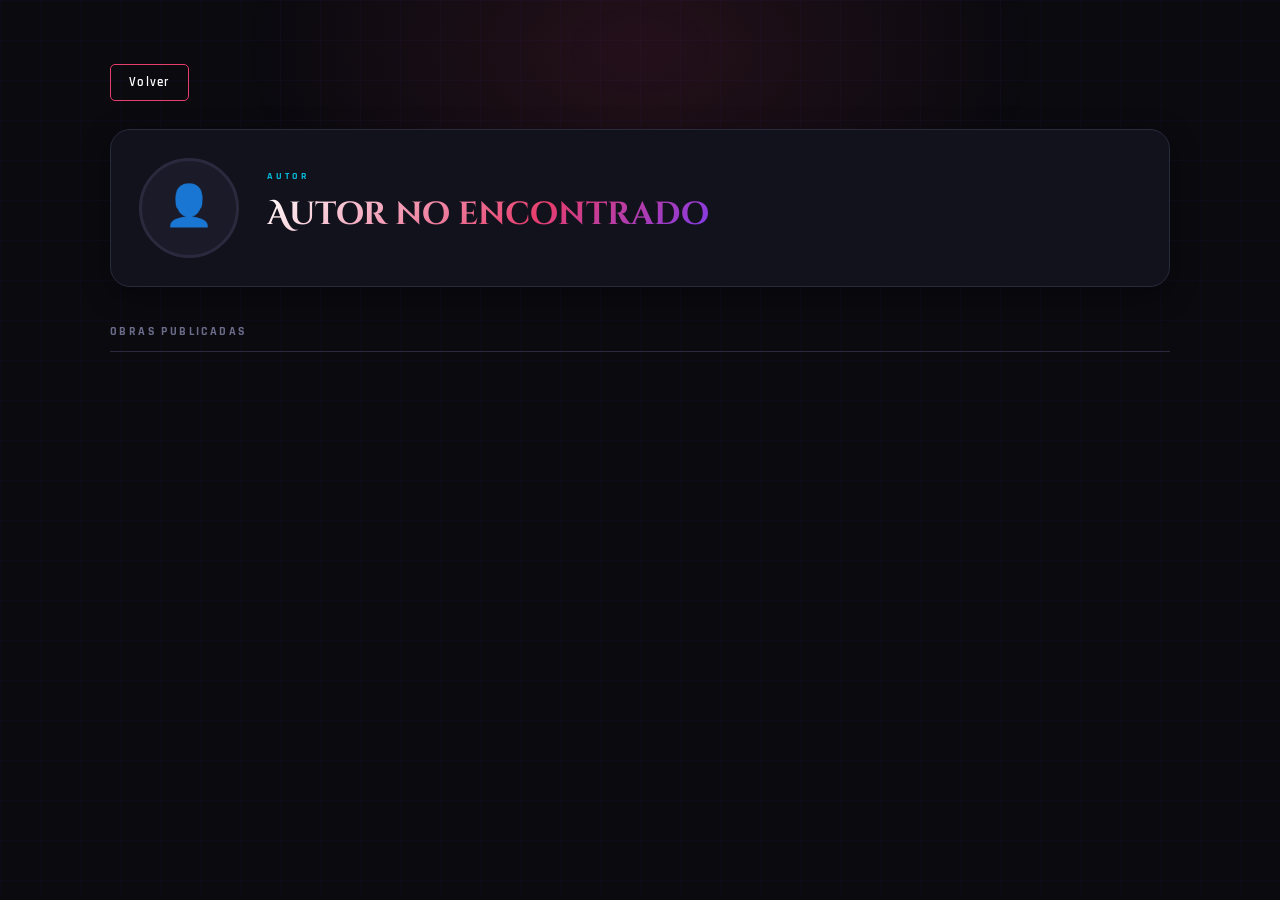
==== edit_autor.html @ 08d00d51 "Crear edit_autor.html" ====
<!DOCTYPE html>
<html lang="es">
<head>
  <meta charset="UTF-8">
  <meta name="viewport" content="width=device-width, initial-scale=1.0">
  <title>Perfil de Autor | Kotatsu</title>
  <link href="https://fonts.googleapis.com/css2?family=Cinzel+Decorative:wght@700&family=Rajdhani:wght@400;600;700&display=swap" rel="stylesheet">
  <link rel="stylesheet" href="https://cdnjs.cloudflare.com/ajax/libs/font-awesome/6.0.0/css/all.min.css">
  <link rel="stylesheet" href="buscador.css">
  <style>
    .nav-btn{display:inline-block;text-decoration:none;background:transparent;padding:8px 18px;border-radius:5px;color:#fff;font-family:var(--font-body);font-size:0.8rem;font-weight:600;letter-spacing:0.1em;border:1px solid var(--accent);cursor:pointer;transition:all 0.3s;}
    .nav-btn:hover{background:var(--accent);box-shadow:0 0 15px var(--accent);}

    .author-hero{display:flex;align-items:center;gap:28px;background:var(--surface);border:1px solid var(--border);border-radius:20px;padding:28px;margin-bottom:36px;flex-wrap:wrap;box-shadow:0 8px 30px rgba(0,0,0,0.3);}
    .author-avatar{width:100px;height:100px;border-radius:50%;object-fit:cover;border:3px solid var(--accent);flex-shrink:0;background:var(--surface2);}
    .author-avatar-ph{width:100px;height:100px;border-radius:50%;flex-shrink:0;background:var(--surface2);border:3px solid var(--border);display:flex;align-items:center;justify-content:center;font-size:2.5rem;}
    .author-info .role{color:var(--accent3);font-size:0.65rem;letter-spacing:3px;font-weight:700;text-transform:uppercase;margin-bottom:6px;}
    .author-info h1{font-family:var(--font-display);font-size:clamp(1.3rem,3vw,2rem);background:linear-gradient(135deg,#fff,var(--accent) 60%,var(--accent2));-webkit-background-clip:text;-webkit-text-fill-color:transparent;background-clip:text;margin-bottom:8px;}
    .author-info .stats{color:var(--text-muted);font-size:0.85rem;}

    .section-label{font-size:0.75rem;font-weight:700;letter-spacing:0.2em;text-transform:uppercase;color:var(--text-muted);margin-bottom:20px;display:block;border-bottom:1px solid var(--border);padding-bottom:10px;}

    .obras-grid{display:grid;grid-template-columns:repeat(auto-fill,minmax(180px,1fr));gap:18px;}
    .empty{text-align:center;padding:60px 20px;color:var(--text-muted);}
    .empty-icon{font-size:3rem;display:block;margin-bottom:12px;opacity:0.4;}

    /* Panel de edición del autor (solo visible desde owner) */
    .owner-panel{background:var(--surface);border:1px solid rgba(230,62,109,0.35);border-radius:16px;padding:20px;margin-bottom:28px;}
    .owner-panel h3{font-family:'Cinzel Decorative';color:var(--accent);font-size:0.85rem;margin:0 0 16px;}
    .owner-section{margin-bottom:18px;}
    .owner-section label{display:block;font-size:0.65rem;color:var(--text-muted);font-weight:700;letter-spacing:2px;text-transform:uppercase;margin-bottom:6px;}
    .owner-row{display:flex;gap:8px;flex-wrap:wrap;}
    .owner-row input,.owner-row select{flex:1;min-width:0;background:#0a0a0f;border:1px solid var(--border);padding:9px 12px;border-radius:9px;color:#fff;font-family:'Rajdhani';font-size:0.88rem;outline:none;transition:0.2s;box-sizing:border-box;}
    .owner-row input:focus,.owner-row select:focus{border-color:var(--accent);}
    .owner-row select option{background:#1a1a28;}
    .owner-row .btn-o{background:var(--accent);color:#fff;border:none;padding:9px 16px;border-radius:9px;font-weight:700;font-family:'Rajdhani';cursor:pointer;font-size:0.82rem;white-space:nowrap;transition:0.2s;}
    .owner-row .btn-o:hover{filter:brightness(1.1);}
    .owner-row .btn-o.secondary{background:var(--surface2);color:var(--text-muted);border:1px solid var(--border);}
    .owner-row .btn-o.secondary:hover{border-color:var(--accent3);color:var(--accent3);}
    .owner-row .btn-o.danger{background:transparent;color:#ff4444;border:1px solid #ff4444;}
    .owner-row .btn-o.danger:hover{background:#ff4444;color:#fff;}
    .owner-feedback{font-size:0.78rem;margin-top:6px;min-height:1em;}
    .owner-feedback.ok {color:#4CAF50;}
    .owner-feedback.err{color:var(--accent);}

    /* Lista de capítulos editable */
    .caps-edit-list{display:flex;flex-direction:column;gap:7px;margin-top:6px;}
    .cap-edit-row{display:flex;gap:6px;align-items:center;}
    .cap-edit-row .cap-num{font-size:0.7rem;color:var(--text-muted);min-width:28px;font-weight:700;}
    .cap-edit-row input{flex:1;min-width:0;background:#0a0a0f;border:1px solid var(--border);padding:7px 10px;border-radius:8px;color:#fff;font-family:'Rajdhani';font-size:0.82rem;outline:none;transition:0.2s;box-sizing:border-box;}
    .cap-edit-row input:focus{border-color:var(--accent);}
    .cap-edit-row .btn-del{background:none;border:1px solid #ff4444;color:#ff4444;border-radius:6px;padding:4px 7px;cursor:pointer;font-size:0.7rem;transition:0.2s;flex-shrink:0;}
    .cap-edit-row .btn-del:hover{background:#ff4444;color:#fff;}
    .btn-add-cap{background:none;border:1px dashed var(--border);color:var(--text-muted);border-radius:8px;padding:7px;width:100%;cursor:pointer;font-family:'Rajdhani';font-size:0.78rem;transition:0.2s;margin-top:4px;}
    .btn-add-cap:hover{border-color:var(--accent3);color:var(--accent3);}

    /* Obra seleccionada para editar */
    .obra-select-row{display:flex;gap:8px;margin-bottom:12px;flex-wrap:wrap;}
    .obra-select-row select{flex:1;min-width:0;background:#0a0a0f;border:1px solid var(--border);padding:9px 12px;border-radius:9px;color:#fff;font-family:'Rajdhani';font-size:0.88rem;outline:none;transition:0.2s;}
    .obra-select-row select:focus{border-color:var(--accent);}
    .obra-select-row select option{background:#1a1a28;}
    .obra-edit-panel{display:none;margin-top:12px;}
    .obra-edit-panel.visible{display:block;}
  </style>
</head>
<body>
  <div class="bg-grid"></div>
  <div class="bg-glow"></div>

  <div class="wrapper">
    <nav style="padding:16px 0 28px;display:flex;justify-content:space-between;align-items:center;gap:10px;flex-wrap:wrap;">
      <a id="btnVolver" href="index.html" class="nav-btn">Volver</a>
      <!-- Se añade el botón de volver al panel del owner si viene desde allá -->
    </nav>

    <!-- Hero del autor -->
    <div class="author-hero" id="authorHero">
      <div class="author-avatar-ph">👤</div>
      <div class="author-info">
        <p class="role">Autor</p>
        <h1 id="authorName">Cargando...</h1>
        <p class="stats" id="authorStats"></p>
      </div>
    </div>

    <!-- Panel de edición del owner (oculto por defecto) -->
    <div class="owner-panel" id="ownerPanel" style="display:none;">
      <h3>Edición del Dueño</h3>

      <!-- Cambiar foto del autor -->
      <div class="owner-section">
        <label>Foto del Autor</label>
        <div class="owner-row">
          <input type="text" id="ownerFotoInput" placeholder="Link Google Drive de la foto...">
          <button class="btn-o" onclick="ownerCambiarFoto()">Actualizar Foto</button>
        </div>
        <p class="owner-feedback" id="fbFoto"></p>
      </div>

      <!-- Suspender / Activar autor -->
      <div class="owner-section">
        <label>Estado del Autor</label>
        <div class="owner-row">
          <input type="text" id="ownerMotivoEstado" placeholder="Motivo de la acción...">
          <button class="btn-o danger" id="btnSuspender" onclick="ownerCambiarEstado('suspender')">Suspender</button>
          <button class="btn-o secondary" id="btnActivar" onclick="ownerCambiarEstado('activar')" style="display:none;">Activar</button>
        </div>
        <p class="owner-feedback" id="fbEstado"></p>
      </div>

      <!-- Editar obras del autor -->
      <div class="owner-section">
        <label>Editar Obras del Autor</label>
        <div class="obra-select-row">
          <select id="obraSelect" onchange="cargarObraEditar()">
            <option value="">— Selecciona una obra —</option>
          </select>
        </div>
        <div class="obra-edit-panel" id="obraEditPanel">
          <!-- Metadatos -->
          <div style="display:flex;flex-direction:column;gap:10px;margin-bottom:12px;">
            <div class="owner-row">
              <input type="text" id="oeTitulo" placeholder="Título">
              <input type="text" id="oeCover" placeholder="Portada (link Drive o ID)">
            </div>
            <div class="owner-row">
              <select id="oeAprobacion">
                <option value="aprobado">Aprobado</option>
                <option value="pendiente">Pendiente</option>
                <option value="suspension">Suspendido</option>
                <option value="revision">En revisión</option>
              </select>
              <select id="oeEstadoObra">
                <option value="en emisión">En emisión</option>
                <option value="completado">Completado</option>
                <option value="en pausa">En pausa</option>
              </select>
            </div>
            <textarea id="oeSinopsis" placeholder="Sinopsis..." style="background:#0a0a0f;border:1px solid var(--border);border-radius:9px;padding:10px;color:#fff;font-family:'Rajdhani';font-size:0.88rem;outline:none;resize:vertical;min-height:70px;box-sizing:border-box;width:100%;transition:0.2s;" onfocus="this.style.borderColor='var(--accent)'" onblur="this.style.borderColor='var(--border)'"></textarea>
          </div>

          <!-- Capítulos -->
          <label style="display:block;font-size:0.65rem;color:var(--text-muted);font-weight:700;letter-spacing:2px;text-transform:uppercase;margin-bottom:8px;">Capítulos</label>
          <div class="caps-edit-list" id="capsEditList"></div>
          <button class="btn-add-cap" onclick="agregarCapEditar()">+ Agregar capítulo</button>

          <div class="owner-row" style="margin-top:14px;">
            <button class="btn-o" onclick="guardarObraEditar()">Guardar Cambios</button>
            <button class="btn-o danger" onclick="confirmarEliminarObra()">Eliminar Obra</button>
          </div>
          <p class="owner-feedback" id="fbObra"></p>
        </div>
      </div>
    </div>

    <!-- Obras publicadas -->
    <span class="section-label" id="sectionLabel">Obras publicadas</span>
    <div class="obras-grid" id="obrasGrid"></div>
  </div>

  <!-- Modal de obra (público) -->
  <div id="modal" class="modal-backdrop" role="dialog" aria-modal="true">
    <div class="modal-box">
      <button class="modal-close" id="modalClose">✕</button>
      <div class="modal-cover" id="modalCover"></div>
      <div class="modal-content">
        <div class="modal-badge" id="modalBadge">Escrito Original</div>
        <h2 class="modal-title" id="modalTitle"></h2>
        <div class="modal-tags" id="modalTags"></div>
        <p class="modal-sinopsis" id="modalSinopsis"></p>
        <div class="modal-footer">
          <span class="modal-seasons" id="modalSeasons"></span>
          <div class="modal-btns" id="modalBtns"></div>
        </div>
      </div>
    </div>
  </div>

  <script type="module">
    import { loadEscritos, clearCache, MAX_CAPS } from "./escritos_data.js";

    const SCRIPT_URL = "https://script.google.com/macros/s/AKfycbxlwm_htimcLqGW7p5HQvdgqwY1V7tlr3oEt5vl6FMZ8j6TGyB3V8t4Dwd2t8vU9AZA/exec";

    const params    = new URLSearchParams(window.location.search);
    const autorId   = params.get("id");
    const fromOwner = params.get("from") === "owner";
    const modal     = document.getElementById("modal");

    // ── Volver: si viene del panel owner, volver allá ──
    if (fromOwner) {
      const btn = document.getElementById("btnVolver");
      btn.href        = "panel_owner.html";
      btn.textContent = "Panel";
    }

    // ── Modal de obra ──
    function openModal(item) {
      document.getElementById("modalTitle").textContent    = item.titulo;
      document.getElementById("modalBadge").textContent    = `Autor: ${item.autor}`;
      document.getElementById("modalSinopsis").textContent = item.sinopsis;
      document.getElementById("modalCover").innerHTML      = item.cover
        ? `<img src="${item.cover}" alt="${item.titulo}" />` : "";
      document.getElementById("modalTags").innerHTML       = item.generos
        .map(g => `<span class="modal-tag">${g}</span>`).join("");
      document.getElementById("modalSeasons").textContent  = `${item.capitulos} capítulos`;
      document.getElementById("modalBtns").innerHTML       =
        `<a href="escritos_capitulos.html?id=${item.id}" class="modal-btn modal-btn--manga">Ver Capítulos</a>`;
      modal.classList.add("open");
      document.body.style.overflow = "hidden";
    }
    function closeModal() {
      modal.classList.remove("open");
      document.body.style.overflow = "";
    }
    document.getElementById("modalClose").addEventListener("click", closeModal);
    modal.addEventListener("click", e => { if (e.target === modal) closeModal(); });
    document.addEventListener("keydown", e => { if (e.key === "Escape") closeModal(); });

    // ── Datos globales ──
    let obrasDatos = []; // todas las obras del autor (con caps)
    let autorEstado = "activo";

    // ── Cargar autor ──
    async function getFotoAutor(id) {
      try {
        const res  = await fetch(SCRIPT_URL, {
          method:"POST", headers:{"Content-Type":"text/plain"},
          body: JSON.stringify({ action:"getAutorInfo", idAutor: id }),
        });
        const data = await res.json();
        if (data.status === "success") return data;
        return {};
      } catch { return {}; }
    }

    async function cargar() {
      if (!autorId) { document.getElementById("authorName").textContent = "Autor no encontrado"; return; }

      const [todos, autorInfo] = await Promise.all([
        loadEscritos(),
        getFotoAutor(autorId),
      ]);

      // Todas las obras del autor (sin filtrar suspendidas, para que el owner vea todo)
      const todasLasObras = todos.filter(o => String(o.id_autor) === String(autorId));
      // Las visibles al público
      const obrasPublicas = todasLasObras.filter(o => {
        const ap = (o.aprobacion||"").toLowerCase();
        return ap !== "suspension" && ap !== "rechazado";
      });

      obrasDatos = todasLasObras; // el owner ve todas

      if (!todasLasObras.length && !autorInfo.nombre) {
        document.getElementById("authorName").textContent = "Autor no encontrado";
        document.getElementById("obrasGrid").innerHTML    = `<div class="empty"><span class="empty-icon"></span>Sin obras publicadas.</div>`;
        return;
      }

      const autorNombre = (todasLasObras[0]?.autor) || autorInfo.nombre || "Autor";
      autorEstado = (autorInfo.estado || "activo").toLowerCase();

      document.title = `${autorNombre} — Kotatsuname`;
      document.getElementById("authorName").textContent  = autorNombre;
      document.getElementById("authorStats").textContent = `${obrasPublicas.length} obra${obrasPublicas.length !== 1 ? "s" : ""} publicada${obrasPublicas.length !== 1 ? "s" : ""}`;

      if (autorInfo.foto) {
        const img     = document.createElement("img");
        img.className = "author-avatar";
        img.alt       = autorNombre;
        img.src       = autorInfo.foto;
        img.onerror   = () => {};
        document.querySelector(".author-avatar-ph").replaceWith(img);
      }

      // ── Panel del owner ──
      if (fromOwner) {
        const panel = document.getElementById("ownerPanel");
        panel.style.display = "block";

        // Botones suspender/activar según estado actual
        document.getElementById("btnSuspender").style.display = autorEstado === "suspendido" ? "none"         : "inline-block";
        document.getElementById("btnActivar").style.display   = autorEstado === "suspendido" ? "inline-block" : "none";

        // Poblar selector de obras
        const sel = document.getElementById("obraSelect");
        obrasDatos.forEach(o => {
          const opt   = document.createElement("option");
          opt.value   = o.id;
          opt.textContent = `#${o.id} — ${o.titulo}`;
          sel.appendChild(opt);
        });

        // Label sección muestra todas las obras
        document.getElementById("sectionLabel").textContent = "Todas las obras del autor";
      }

      // ── Grid de obras ──
      const obrasAMostrar = fromOwner ? todasLasObras : obrasPublicas;
      const ogrid = document.getElementById("obrasGrid");
      ogrid.innerHTML = "";
      obrasAMostrar.forEach((item, i) => {
        const card = document.createElement("div");
        card.className = "card";
        card.style.animationDelay = `${i * 50}ms`;
        const genresHtml = item.generos.slice(0, 2).map(g => `<span class="card-genre">${g}</span>`).join("");
        const ap = (item.aprobacion || "pendiente").toLowerCase();
        const badge = fromOwner
          ? `<span style="font-size:0.6rem;padding:1px 6px;border-radius:6px;margin-left:4px;font-weight:700;color:${ap==="aprobado"?"#4CAF50":ap==="suspension"?"var(--accent)":"#f59e0b"}">${ap}</span>`
          : "";
        card.innerHTML = `
          <div class="card-cover">
            ${item.cover ? `<img class="card-cover-img" src="${item.cover}" alt="${item.titulo}" loading="lazy">` : `<span>📖</span>`}
          </div>
          <div class="card-body">
            <div class="card-title">${item.titulo}${badge}</div>
            <div class="card-meta">${genresHtml}</div>
            <div class="card-seasons">${item.capitulos} caps.</div>
          </div>`;
        card.addEventListener("click", () => openModal(item));
        ogrid.appendChild(card);
      });

      if (!obrasAMostrar.length) {
        ogrid.innerHTML = `<div class="empty"><span class="empty-icon"></span>Sin obras.</div>`;
      }
    }

    // ── Owner: cambiar foto del autor ──
    window.ownerCambiarFoto = async function() {
      const val = document.getElementById("ownerFotoInput").value.trim();
      const fb  = document.getElementById("fbFoto");
      if (!val) { fb.textContent = "Ingresa un link."; fb.className = "owner-feedback err"; return; }
      const match = val.match(/[-\w]{25,}/);
      const url   = match
        ? `https://wsrv.nl/?url=${encodeURIComponent(`https://drive.google.com/uc?export=view&id=${match[0]}`)}&w=300&output=webp`
        : val;
      fb.textContent = "Guardando..."; fb.className = "owner-feedback";
      await fetch(SCRIPT_URL, { method:"POST", mode:"no-cors",
        body: JSON.stringify({ action:"cambiarFotoPersona", targetType:"autor", targetId: autorId, foto: url }),
      });
      fb.textContent = "¡Foto actualizada!"; fb.className = "owner-feedback ok";
      // Actualizar avatar en pantalla
      const img = document.querySelector(".author-avatar, .author-avatar-ph");
      if (img) { img.src = url; }
    };

    // ── Owner: cambiar estado del autor ──
    window.ownerCambiarEstado = async function(accion) {
      const motivo = document.getElementById("ownerMotivoEstado").value.trim();
      const fb     = document.getElementById("fbEstado");
      if (!motivo) { fb.textContent = "El motivo es obligatorio."; fb.className = "owner-feedback err"; return; }
      fb.textContent = "Aplicando..."; fb.className = "owner-feedback";
      await fetch(SCRIPT_URL, { method:"POST", mode:"no-cors",
        body: JSON.stringify({ action:"cambiarEstadoPersona", targetType:"autor", targetId: autorId, nuevoEstado: accion, motivo }),
      });
      fb.textContent = accion === "suspender" ? "¡Autor suspendido!" : "¡Autor activado!";
      fb.className = "owner-feedback ok";
      // Actualizar botones
      const susp = accion === "suspender";
      document.getElementById("btnSuspender").style.display = susp ? "none"         : "inline-block";
      document.getElementById("btnActivar").style.display   = susp ? "inline-block" : "none";
    };

    // ── Owner: cargar obra en panel edición ──
    window.cargarObraEditar = function() {
      const idObra = document.getElementById("obraSelect").value;
      const panel  = document.getElementById("obraEditPanel");
      if (!idObra) { panel.classList.remove("visible"); return; }

      const o = obrasDatos.find(x => String(x.id) === String(idObra));
      if (!o) return;

      document.getElementById("oeTitulo").value     = o.titulo   || "";
      document.getElementById("oeCover").value      = o.raw_cover|| "";
      document.getElementById("oeSinopsis").value   = o.sinopsis || "";
      document.getElementById("oeAprobacion").value = o.aprobacion || "pendiente";
      document.getElementById("oeEstadoObra").value = (o.estado || "en emisión").toLowerCase();

      // Capítulos
      const list = document.getElementById("capsEditList");
      list.innerHTML = "";
      const capsArr = Array.isArray(o.caps) ? o.caps : [];
      capsArr.forEach(c => {
        const row = document.createElement("div");
        row.className    = "cap-edit-row";
        row.dataset.num  = c.numero;
        row.innerHTML    = `
          <span class="cap-num">#${c.numero}</span>
          <input class="cap-name" placeholder="Nombre" value="${(c.nombre||"").replace(/"/g,'&quot;')}">
          <input class="cap-link" placeholder="Link Doc" value="${(c.rawLink||"").replace(/"/g,'&quot;')}">
          <button class="btn-del" onclick="this.closest('.cap-edit-row').remove()">✕</button>`;
        list.appendChild(row);
      });

      document.getElementById("fbObra").textContent = "";
      panel.classList.add("visible");
    };

    // ── Agregar fila de capítulo ──
    window.agregarCapEditar = function() {
      const list = document.getElementById("capsEditList");
      const rows = list.querySelectorAll(".cap-edit-row");
      const nums = Array.from(rows).map(r => parseInt(r.dataset.num||0, 10)).filter(Boolean);
      const next = nums.length ? Math.max(...nums) + 1 : 1;
      if (next > MAX_CAPS) { alert(`Límite de ${MAX_CAPS} capítulos alcanzado.`); return; }
      const row       = document.createElement("div");
      row.className   = "cap-edit-row";
      row.dataset.num = next;
      row.innerHTML   = `
        <span class="cap-num">#${next}</span>
        <input class="cap-name" placeholder="Nombre">
        <input class="cap-link" placeholder="Link Doc">
        <button class="btn-del" onclick="this.closest('.cap-edit-row').remove()">✕</button>`;
      list.appendChild(row);
    };

    // ── Owner: guardar edición de obra ──
    window.guardarObraEditar = async function() {
      const idObra     = document.getElementById("obraSelect").value;
      const fb         = document.getElementById("fbObra");
      if (!idObra) return;

      const titulo     = document.getElementById("oeTitulo").value.trim();
      const cover      = document.getElementById("oeCover").value.trim();
      const sinopsis   = document.getElementById("oeSinopsis").value.trim();
      const aprobacion = document.getElementById("oeAprobacion").value;
      const estadoObra = document.getElementById("oeEstadoObra").value;
      if (!titulo) { fb.textContent = "El título no puede estar vacío."; fb.className = "owner-feedback err"; return; }

      // Capítulos
      const capsPayload = {};
      document.querySelectorAll("#capsEditList .cap-edit-row").forEach(row => {
        const num  = parseInt(row.dataset.num, 10);
        const name = row.querySelector(".cap-name")?.value.trim() || "";
        const link = row.querySelector(".cap-link")?.value.trim() || "";
        if (num && (name || link)) capsPayload[`cap${num}`] = `${name}|${link}`;
      });

      fb.textContent = "Guardando..."; fb.className = "owner-feedback";
      await fetch(SCRIPT_URL, { method:"POST", mode:"no-cors",
        body: JSON.stringify({
          action:"editarObraOwner", idOwner: localStorage.getItem("ktt_id"),
          idObra, titulo, cover, sinopsis, aprobacion, estado: estadoObra,
          ...capsPayload,
        }),
      });

      fb.textContent = "¡Obra guardada!"; fb.className = "owner-feedback ok";
      clearCache();
    };

    // ── Owner: eliminar obra ──
    window.confirmarEliminarObra = async function() {
      const idObra = document.getElementById("obraSelect").value;
      if (!idObra) return;
      const nombre = obrasDatos.find(x => String(x.id) === String(idObra))?.titulo || idObra;
      if (!confirm(`¿Eliminar la obra "${nombre}"? Esta acción es irreversible.`)) return;
      const fb = document.getElementById("fbObra");
      fb.textContent = "Eliminando..."; fb.className = "owner-feedback";
      await fetch(SCRIPT_URL, { method:"POST", mode:"no-cors",
        body: JSON.stringify({ action:"eliminarObra", idOwner: localStorage.getItem("ktt_id"), targetId: idObra, motivo:"Eliminado desde perfil de autor" }),
      });
      fb.textContent = "¡Obra eliminada!"; fb.className = "owner-feedback ok";
      clearCache();
      // Remover del selector y recargar grid
      const opt = document.querySelector(`#obraSelect option[value="${idObra}"]`);
      if (opt) opt.remove();
      document.getElementById("obraEditPanel").classList.remove("visible");
      obrasDatos = obrasDatos.filter(x => String(x.id) !== String(idObra));
      cargar();
    };

    cargar();
  </script>
</body>
</html>
---- buscador.css ----
/* ============================
   VARIABLES & RESET
   ============================ */
:root {
  --bg: #0a0a0f;
  --surface: #12121c;
  --surface2: #1a1a28;
  --border: #2a2a3e;
  --accent: #e63e6d;
  --accent2: #7c3aed;
  --accent3: #06b6d4;
  --text: #e8e8f0;
  --text-muted: #6b6b8a;
  --glow: rgba(230, 62, 109, 0.15);
  --font-display: 'Cinzel Decorative', serif;
  --font-body: 'Rajdhani', sans-serif;
  --radius: 8px;
  --transition: 0.2s cubic-bezier(0.4, 0, 0.2, 1);
}

*, *::before, *::after { box-sizing: border-box; margin: 0; padding: 0; }

html { scroll-behavior: smooth; }

body {
  background: var(--bg);
  color: var(--text);
  font-family: var(--font-body);
  font-size: 16px;
  min-height: 100vh;
  overflow-x: hidden;
  line-height: 1.5;
}

/* ============================
   BACKGROUND
   ============================ */
.bg-grid {
  position: fixed; inset: 0; z-index: 0;
  background-image:
    linear-gradient(rgba(124, 58, 237, 0.04) 1px, transparent 1px),
    linear-gradient(90deg, rgba(124, 58, 237, 0.04) 1px, transparent 1px);
  background-size: 40px 40px;
  pointer-events: none;
}

.bg-glow {
  position: fixed;
  top: -200px; left: 50%; transform: translateX(-50%);
  width: 800px; height: 500px;
  background: radial-gradient(ellipse, rgba(230,62,109,0.12) 0%, transparent 70%);
  z-index: 0; pointer-events: none;
}

/* ============================
   LAYOUT
   ============================ */
.wrapper {
  position: relative; z-index: 1;
  max-width: 1100px;
  margin: 0 auto;
  padding: 48px 20px 80px;
}

/* ============================
   HEADER
   ============================ */
.header {
  text-align: center;
  margin-bottom: 40px;
}

.logo {
  font-family: var(--font-display);
  font-size: clamp(2rem, 5vw, 3.5rem);
  color: var(--text);
  letter-spacing: 0.05em;
  background: linear-gradient(135deg, #fff 0%, var(--accent) 60%, var(--accent2) 100%);
  -webkit-background-clip: text;
  -webkit-text-fill-color: transparent;
  background-clip: text;
  filter: drop-shadow(0 0 30px rgba(230,62,109,0.4));
  animation: logoIn 0.8s ease both;
}

.tagline {
  font-size: 1rem;
  color: var(--text-muted);
  letter-spacing: 0.2em;
  text-transform: uppercase;
  margin-top: 8px;
  animation: fadeUp 0.8s 0.2s ease both;
}

@keyframes logoIn {
  from { opacity: 0; transform: translateY(-20px); }
  to   { opacity: 1; transform: translateY(0); }
}
@keyframes fadeUp {
  from { opacity: 0; transform: translateY(10px); }
  to   { opacity: 1; transform: translateY(0); }
}

/* ============================
   SEARCH BAR
   ============================ */
.search-bar {
  display: flex;
  align-items: center;
  gap: 12px;
  background: var(--surface);
  border: 1px solid var(--border);
  border-radius: 50px;
  padding: 10px 18px;
  margin-bottom: 28px;
  transition: border-color var(--transition), box-shadow var(--transition);
  animation: fadeUp 0.8s 0.3s ease both;
}

.search-bar:focus-within {
  border-color: var(--accent);
  box-shadow: 0 0 0 3px var(--glow), 0 4px 30px rgba(230,62,109,0.1);
}

.search-icon { font-size: 1.1rem; opacity: 0.6; flex-shrink: 0; }

.search-bar input {
  flex: 1;
  background: none;
  border: none;
  outline: none;
  color: var(--text);
  font-family: var(--font-body);
  font-size: 1.05rem;
  font-weight: 400;
  letter-spacing: 0.02em;
}

.search-bar input::placeholder { color: var(--text-muted); }

.clear-btn {
  background: none; border: none; cursor: pointer;
  color: var(--text-muted); font-size: 0.85rem;
  width: 24px; height: 24px;
  display: flex; align-items: center; justify-content: center;
  border-radius: 50%;
  transition: color var(--transition), background var(--transition);
  opacity: 0;
  pointer-events: none;
}

.clear-btn.visible {
  opacity: 1; pointer-events: all;
}

.clear-btn:hover { color: var(--accent); background: rgba(230,62,109,0.1); }

/* ============================
   FILTERS PANEL
   ============================ */
.filters-panel {
  background: var(--surface);
  border: 1px solid var(--border);
  border-radius: 16px;
  padding: 24px 28px;
  margin-bottom: 32px;
  display: flex;
  flex-direction: column;
  gap: 20px;
  animation: fadeUp 0.8s 0.4s ease both;
}

.filter-group {
  display: flex;
  flex-direction: column;
  gap: 10px;
}

.filter-label {
  font-size: 0.7rem;
  letter-spacing: 0.2em;
  text-transform: uppercase;
  color: var(--text-muted);
  font-weight: 600;
}

/* Label row con botón toggle */
.filter-label-row {
  display: flex;
  align-items: center;
  justify-content: space-between;
  gap: 8px;
}

.genres-toggle {
  background: none;
  border: 1px solid var(--border);
  color: var(--accent3);
  font-family: var(--font-body);
  font-size: 0.72rem;
  font-weight: 600;
  letter-spacing: 0.1em;
  text-transform: uppercase;
  padding: 3px 10px;
  border-radius: 20px;
  cursor: pointer;
  transition: all var(--transition);
  white-space: nowrap;
}

.genres-toggle:hover {
  background: rgba(6,182,212,0.08);
  border-color: var(--accent3);
}

/* Géneros colapsados: oculta los extras */
.genres-collapsed .genre-extra {
  display: none;
}

/* Géneros expandidos: muestra todo */
.genres-expanded .genre-extra {
  display: inline-flex;
}


  
.tag {
  background: var(--surface2);
  border: 1px solid var(--border);
  color: var(--text-muted);
  font-family: var(--font-body);
  font-size: 0.88rem;
  font-weight: 500;
  letter-spacing: 0.04em;
  padding: 5px 14px;
  border-radius: 30px;
  cursor: pointer;
  transition: all var(--transition);
}

.tag:hover {
  border-color: var(--accent);
  color: var(--accent);
}

.tag.active {
  background: linear-gradient(135deg, var(--accent), var(--accent2));
  border-color: transparent;
  color: #fff;
  box-shadow: 0 0 12px rgba(230,62,109,0.35);
}

/* Range slider */
.range-row {
  display: flex;
  align-items: center;
  gap: 10px;
  flex-wrap: wrap;
}

.range-label {
  font-size: 0.8rem;
  color: var(--text-muted);
  min-width: 26px;
}

.range-val {
  font-size: 0.9rem;
  color: var(--accent);
  font-weight: 600;
  min-width: 28px;
  text-align: center;
}

input[type="range"] {
  -webkit-appearance: none;
  appearance: none;
  height: 4px;
  background: var(--border);
  border-radius: 2px;
  flex: 1;
  min-width: 80px;
  cursor: pointer;
  accent-color: var(--accent);
}

input[type="range"]::-webkit-slider-thumb {
  -webkit-appearance: none;
  width: 16px; height: 16px;
  border-radius: 50%;
  background: var(--accent);
  box-shadow: 0 0 8px rgba(230,62,109,0.5);
  cursor: pointer;
  transition: transform var(--transition);
}

input[type="range"]::-webkit-slider-thumb:hover { transform: scale(1.3); }

/* Reset button */
.reset-btn {
  align-self: flex-start;
  background: none;
  border: 1px solid var(--border);
  color: var(--text-muted);
  font-family: var(--font-body);
  font-size: 0.85rem;
  font-weight: 500;
  letter-spacing: 0.08em;
  padding: 6px 18px;
  border-radius: 30px;
  cursor: pointer;
  transition: all var(--transition);
}

.reset-btn:hover {
  border-color: var(--accent3);
  color: var(--accent3);
}

/* ============================
   RESULTS
   ============================ */
.results-header {
  display: flex;
  align-items: center;
  justify-content: space-between;
  margin-bottom: 20px;
}

.result-count {
  font-size: 0.8rem;
  letter-spacing: 0.1em;
  text-transform: uppercase;
  color: var(--text-muted);
}

/* GRID */
.results-grid {
  display: grid;
  grid-template-columns: repeat(auto-fill, minmax(200px, 1fr));
  gap: 20px;
}

/* CARD */
.card {
  background: var(--surface);
  border: 1px solid var(--border);
  border-radius: 12px;
  overflow: hidden;
  cursor: pointer;
  transition: transform var(--transition), box-shadow var(--transition), border-color var(--transition);
  animation: cardIn 0.4s ease both;
}

@keyframes cardIn {
  from { opacity: 0; transform: translateY(16px) scale(0.97); }
  to   { opacity: 1; transform: translateY(0) scale(1); }
}

.card:hover {
  transform: translateY(-4px) scale(1.02);
  box-shadow: 0 12px 40px rgba(0,0,0,0.5), 0 0 20px var(--glow);
  border-color: var(--accent);
}

.card-cover {
  width: 100%; aspect-ratio: 2/3;
  background: var(--surface2);
  display: flex; align-items: center; justify-content: center;
  font-size: 3rem;
  position: relative;
  overflow: hidden;
}

.card-cover-img {
  width: 100%; height: 100%;
  object-fit: cover;
}

.card-body {
  padding: 14px;
}

.card-title {
  font-size: 0.95rem;
  font-weight: 600;
  letter-spacing: 0.02em;
  color: var(--text);
  margin-bottom: 8px;
  line-height: 1.3;
  display: -webkit-box;
  -webkit-line-clamp: 2;
  -webkit-box-orient: vertical;
  overflow: hidden;
}

.card-meta {
  display: flex;
  flex-wrap: wrap;
  gap: 5px;
  margin-bottom: 8px;
}

.card-genre {
  font-size: 0.7rem;
  font-weight: 500;
  letter-spacing: 0.06em;
  text-transform: uppercase;
  color: var(--accent2);
  background: rgba(124,58,237,0.12);
  border: 1px solid rgba(124,58,237,0.2);
  padding: 2px 8px;
  border-radius: 20px;
}

.card-seasons {
  font-size: 0.75rem;
  color: var(--text-muted);
  display: flex; align-items: center; gap: 4px;
}

/* EMPTY STATE */
.empty-state {
  text-align: center;
  padding: 80px 20px;
  color: var(--text-muted);
  font-size: 1rem;
  letter-spacing: 0.05em;
  display: flex;
  flex-direction: column;
  align-items: center;
  gap: 12px;
}

.empty-icon { font-size: 3rem; animation: spin 4s linear infinite; }

@keyframes spin {
  0%, 100% { transform: rotate(-5deg); }
  50% { transform: rotate(5deg); }
}

.hidden { display: none !important; }

/* ============================
   MODAL
   ============================ */

/* Backdrop */
.modal-backdrop {
  position: fixed; inset: 0; z-index: 100;
  background: rgba(0, 0, 0, 0.75);
  backdrop-filter: blur(6px);
  display: flex; align-items: center; justify-content: center;
  padding: 20px;
  opacity: 0;
  pointer-events: none;
  transition: opacity 0.25s ease;
}

.modal-backdrop.open {
  opacity: 1;
  pointer-events: all;
}

/* Caja */
.modal-box {
  position: relative;
  background: var(--surface);
  border: 1px solid var(--border);
  border-radius: 20px;
  max-width: 700px;
  width: 100%;
  display: flex;
  gap: 0;
  overflow: hidden;
  box-shadow: 0 30px 80px rgba(0,0,0,0.6), 0 0 40px rgba(230,62,109,0.1);
  transform: translateY(24px) scale(0.97);
  transition: transform 0.3s cubic-bezier(0.34, 1.56, 0.64, 1);
}

.modal-backdrop.open .modal-box {
  transform: translateY(0) scale(1);
}

/* Portada lateral */
.modal-cover {
  width: 200px;
  flex-shrink: 0;
  background: var(--surface2);
  display: flex; align-items: center; justify-content: center;
  font-size: 5rem;
  position: relative;
  overflow: hidden;
}

.modal-cover img {
  width: 100%; height: 100%;
  object-fit: cover;
}

/* Línea decorativa izquierda */
.modal-cover::after {
  content: "";
  position: absolute;
  top: 0; right: 0;
  width: 1px; height: 100%;
  background: linear-gradient(to bottom, transparent, var(--accent), transparent);
  opacity: 0.4;
}

/* Contenido */
.modal-content {
  flex: 1;
  padding: 28px 28px 24px;
  display: flex;
  flex-direction: column;
  gap: 14px;
  min-width: 0;
}

/* Badge tipo */
.modal-badge {
  display: inline-block;
  font-size: 0.65rem;
  font-weight: 700;
  letter-spacing: 0.18em;
  text-transform: uppercase;
  color: var(--accent3);
  background: rgba(6,182,212,0.1);
  border: 1px solid rgba(6,182,212,0.25);
  padding: 3px 10px;
  border-radius: 20px;
  align-self: flex-start;
}

/* Título */
.modal-title {
  font-family: var(--font-display);
  font-size: clamp(1.1rem, 3vw, 1.5rem);
  color: var(--text);
  line-height: 1.2;
  letter-spacing: 0.03em;
}

/* Tags de géneros */
.modal-tags {
  display: flex;
  flex-wrap: wrap;
  gap: 6px;
}

.modal-tag {
  font-size: 0.7rem;
  font-weight: 600;
  letter-spacing: 0.08em;
  text-transform: uppercase;
  padding: 3px 10px;
  border-radius: 20px;
  border: 1px solid rgba(124,58,237,0.3);
  color: var(--accent2);
  background: rgba(124,58,237,0.1);
}

/* Sinopsis */
.modal-sinopsis {
  font-size: 0.92rem;
  color: var(--text-muted);
  line-height: 1.65;
  flex: 1;
}

/* Footer */
.modal-footer {
  display: flex;
  align-items: center;
  justify-content: space-between;
  gap: 12px;
  margin-top: 4px;
}

.modal-seasons {
  font-size: 0.8rem;
  color: var(--text-muted);
  letter-spacing: 0.04em;
}

/* Botones Ver — contenedor */
.modal-btns {
  display: flex;
  flex-wrap: wrap;
  gap: 8px;
}

/* Botón base */
.modal-btn {
  display: inline-flex;
  align-items: center;
  gap: 6px;
  font-family: var(--font-body);
  font-size: 0.88rem;
  font-weight: 600;
  letter-spacing: 0.08em;
  text-transform: uppercase;
  text-decoration: none;
  padding: 9px 20px;
  border-radius: 50px;
  border: none;
  cursor: pointer;
  transition: transform var(--transition), box-shadow var(--transition), filter var(--transition);
  white-space: nowrap;
}

.modal-btn:hover {
  transform: translateY(-2px) scale(1.05);
  filter: brightness(1.15);
}

/* Variante anime — gradiente rojo/naranja */
.modal-btn--anime {
  background: linear-gradient(135deg, #e63e6d, #f97316);
  color: #fff;
  box-shadow: 0 0 18px rgba(230,62,109,0.35);
}

/* Variante manga — gradiente púrpura */
.modal-btn--manga {
  background: linear-gradient(135deg, #7c3aed, #4f46e5);
  color: #fff;
  box-shadow: 0 0 18px rgba(124,58,237,0.35);
}

/* Variante manhwa — gradiente cian/azul */
.modal-btn--manhwa {
  background: linear-gradient(135deg, #06b6d4, #3b82f6);
  color: #fff;
  box-shadow: 0 0 18px rgba(6,182,212,0.35);
}

/* Variante donghua — gradiente verde/esmeralda */
.modal-btn--donghua {
  background: linear-gradient(135deg, #10b981, #06b6d4);
  color: #fff;
  box-shadow: 0 0 18px rgba(16,185,129,0.3);
}

/* Variante genérica (fallback) */
.modal-btn--ver {
  background: linear-gradient(135deg, var(--accent), var(--accent2));
  color: #fff;
  box-shadow: 0 0 18px rgba(230,62,109,0.35);
}

/* Botón cerrar */
.modal-close {
  position: absolute;
  top: 14px; right: 14px;
  background: var(--surface2);
  border: 1px solid var(--border);
  color: var(--text-muted);
  width: 32px; height: 32px;
  border-radius: 50%;
  cursor: pointer;
  font-size: 0.8rem;
  display: flex; align-items: center; justify-content: center;
  transition: all var(--transition);
  z-index: 2;
}

.modal-close:hover {
  border-color: var(--accent);
  color: var(--accent);
  background: rgba(230,62,109,0.1);
}

/* Responsive modal */
@media (max-width: 560px) {
  .modal-box { flex-direction: column; }
  .modal-cover {
    width: 100%; height: 220px;
    font-size: 4rem;
  }
  .modal-cover::after { display: none; }
  .modal-content { padding: 20px; }
}

/* ============================
   RESPONSIVE
   ============================ */
@media (max-width: 600px) {
  .filters-panel { padding: 18px; }
  .results-grid { grid-template-columns: repeat(auto-fill, minmax(150px, 1fr)); gap: 14px; }
  .wrapper { padding: 28px 14px 60px; }
}

/*--------------------------------------*/
.reader-container {
  position: fixed;
  top: 0; left: 0; width: 100%; height: 100%;
  background: #121212; /* Fondo oscuro */
  color: #eee;
  z-index: 2000;
  overflow-y: auto;
  padding: 20px;
}

.reader-header { display: flex; gap: 20px; margin-top: 20px; }
.reader-mini-cover img { width: 120px; border-radius: 8px; border: 2px solid var(--accent); }

.separator { border: 0; height: 2px; background: var(--accent); margin: 20px 0; }

.chapter-list {
  display: flex;
  flex-direction: column;
  gap: 10px;
  margin-top: 15px;
}

.chapter-item {
  background: rgba(255,255,255,0.05);
  padding: 15px;
  border-left: 4px solid var(--accent);
  cursor: pointer;
  transition: 0.3s;
}

.chapter-item:hover { background: var(--accent); color: #000; }

.hidden { display: none; }


.text-viewer {
  position: fixed;
  top: 0; left: 0; width: 100%; height: 100%;
  background: #1a1a1a;
  z-index: 3000;
  overflow-y: auto;
  padding: 40px 20px;
}

.reading-content {
  max-width: 800px; /* Ancho de libro */
  margin: 0 auto;
  line-height: 1.8;
  font-family: 'Rajdhani', sans-serif;
  color: #ddd;
}

.viewer-body {
  font-size: 1.2rem;
  white-space: pre-wrap; /* Para que respete los saltos de línea del Doc */
  margin-top: 30px;
}

.text-viewer-nav {
  display: flex;
  justify-content: space-between;
  max-width: 800px;
  margin: 0 auto 40px auto;
}

.control-btn {
  background: rgba(255,255,255,0.1);
  border: 1px solid var(--accent);
  color: white;
  padding: 5px 10px;
  cursor: pointer;
}

/* Espaciado para alejar el botón del texto */
.viewer-footer {
    margin-top: 150px; /* Aleja el botón 150px del final del texto */
    padding-bottom: 100px;
    text-align: center;
    border-top: 1px solid rgba(255, 255, 255, 0.05);
    padding-top: 30px;
}

/* Botón de índice más tenue y discreto */
#backToChapters {
    background: rgba(255, 255, 255, 0.05); /* Muy transparente */
    color: rgba(255, 255, 255, 0.4);      /* Texto tenue */
    border: 1px solid rgba(255, 255, 255, 0.1);
    box-shadow: none;                      /* Sin brillo neón inicial */
    font-size: 0.9rem;
    padding: 10px 25px;
    transition: all 0.4s ease;
}

/* Solo destaca cuando el usuario realmente quiere usarlo */
#backToChapters:hover {
    background: rgba(255, 255, 255, 0.15);
    color: #fff;
    border-color: var(--accent);
    box-shadow: 0 0 15px rgba(var(--accent-rgb), 0.1);
}

/* Estilo para el aviso de "Fin del capítulo" */
.viewer-footer p {
    font-family: 'Cinzel Decorative', cursive;
    font-size: 0.8rem;
    letter-spacing: 4px;
    opacity: 0.3;
    margin-bottom: 40px;
}
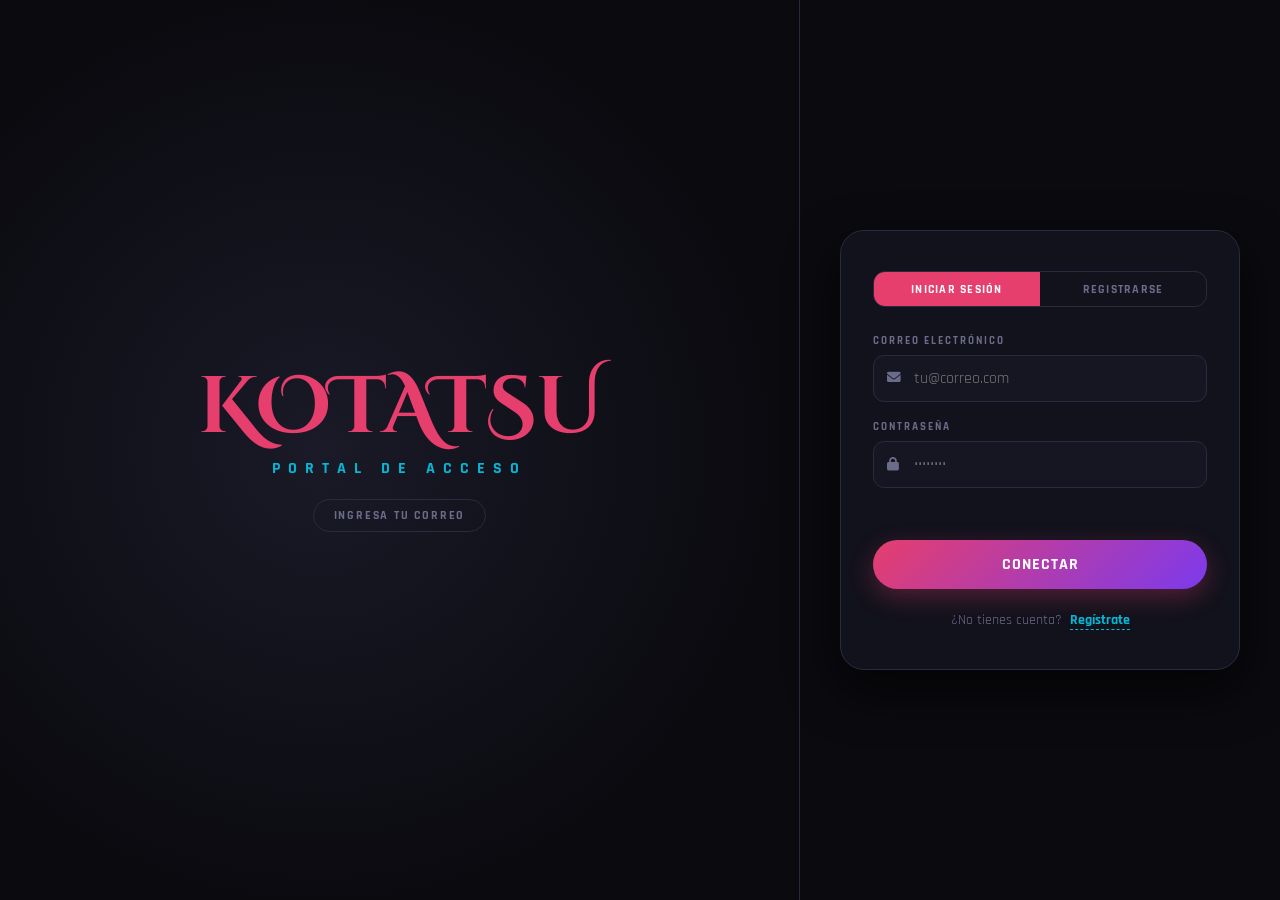
==== commit da3463ed: "Actualizar edit_autor.html" ====
--- a/edit_autor.html
+++ b/edit_autor.html
@@ -3,177 +3,280 @@
 <head>
   <meta charset="UTF-8">
   <meta name="viewport" content="width=device-width, initial-scale=1.0">
-  <title>Perfil de Autor | Kotatsu</title>
+  <title>Editar Autor | Kotatsu Staff</title>
   <link href="https://fonts.googleapis.com/css2?family=Cinzel+Decorative:wght@700&family=Rajdhani:wght@400;600;700&display=swap" rel="stylesheet">
   <link rel="stylesheet" href="https://cdnjs.cloudflare.com/ajax/libs/font-awesome/6.0.0/css/all.min.css">
   <link rel="stylesheet" href="buscador.css">
   <style>
-    .nav-btn{display:inline-block;text-decoration:none;background:transparent;padding:8px 18px;border-radius:5px;color:#fff;font-family:var(--font-body);font-size:0.8rem;font-weight:600;letter-spacing:0.1em;border:1px solid var(--accent);cursor:pointer;transition:all 0.3s;}
+    /* ── Bloqueo ── */
+    #authGuard{position:fixed;inset:0;background:var(--bg);display:flex;align-items:center;justify-content:center;z-index:9999;flex-direction:column;gap:12px;}
+    #authGuard p{color:var(--text-muted);font-family:'Rajdhani';font-size:0.9rem;letter-spacing:0.1em;}
+
+    /* ── Sticky nav ── */
+    .sticky-nav{
+      position:sticky;top:0;z-index:200;
+      background:rgba(10,10,15,0.96);backdrop-filter:blur(14px);-webkit-backdrop-filter:blur(14px);
+      border-bottom:1px solid var(--border);
+      padding:10px 16px;
+      display:flex;align-items:center;justify-content:space-between;gap:10px;
+      /* compensar el padding del wrapper */
+      margin:0 -16px 24px;
+    }
+    .sticky-left{display:flex;align-items:center;gap:10px;}
+    .sticky-right{display:flex;align-items:center;gap:8px;}
+
+    .nav-btn{display:inline-block;text-decoration:none;background:transparent;padding:7px 14px;border-radius:5px;color:#fff;font-family:'Rajdhani';font-size:0.78rem;font-weight:600;letter-spacing:0.1em;border:1px solid var(--accent);cursor:pointer;transition:all 0.3s;white-space:nowrap;}
     .nav-btn:hover{background:var(--accent);box-shadow:0 0 15px var(--accent);}
 
-    .author-hero{display:flex;align-items:center;gap:28px;background:var(--surface);border:1px solid var(--border);border-radius:20px;padding:28px;margin-bottom:36px;flex-wrap:wrap;box-shadow:0 8px 30px rgba(0,0,0,0.3);}
-    .author-avatar{width:100px;height:100px;border-radius:50%;object-fit:cover;border:3px solid var(--accent);flex-shrink:0;background:var(--surface2);}
-    .author-avatar-ph{width:100px;height:100px;border-radius:50%;flex-shrink:0;background:var(--surface2);border:3px solid var(--border);display:flex;align-items:center;justify-content:center;font-size:2.5rem;}
-    .author-info .role{color:var(--accent3);font-size:0.65rem;letter-spacing:3px;font-weight:700;text-transform:uppercase;margin-bottom:6px;}
-    .author-info h1{font-family:var(--font-display);font-size:clamp(1.3rem,3vw,2rem);background:linear-gradient(135deg,#fff,var(--accent) 60%,var(--accent2));-webkit-background-clip:text;-webkit-text-fill-color:transparent;background-clip:text;margin-bottom:8px;}
-    .author-info .stats{color:var(--text-muted);font-size:0.85rem;}
-
-    .section-label{font-size:0.75rem;font-weight:700;letter-spacing:0.2em;text-transform:uppercase;color:var(--text-muted);margin-bottom:20px;display:block;border-bottom:1px solid var(--border);padding-bottom:10px;}
-
-    .obras-grid{display:grid;grid-template-columns:repeat(auto-fill,minmax(180px,1fr));gap:18px;}
-    .empty{text-align:center;padding:60px 20px;color:var(--text-muted);}
-    .empty-icon{font-size:3rem;display:block;margin-bottom:12px;opacity:0.4;}
-
-    /* Panel de edición del autor (solo visible desde owner) */
-    .owner-panel{background:var(--surface);border:1px solid rgba(230,62,109,0.35);border-radius:16px;padding:20px;margin-bottom:28px;}
-    .owner-panel h3{font-family:'Cinzel Decorative';color:var(--accent);font-size:0.85rem;margin:0 0 16px;}
-    .owner-section{margin-bottom:18px;}
-    .owner-section label{display:block;font-size:0.65rem;color:var(--text-muted);font-weight:700;letter-spacing:2px;text-transform:uppercase;margin-bottom:6px;}
-    .owner-row{display:flex;gap:8px;flex-wrap:wrap;}
-    .owner-row input,.owner-row select{flex:1;min-width:0;background:#0a0a0f;border:1px solid var(--border);padding:9px 12px;border-radius:9px;color:#fff;font-family:'Rajdhani';font-size:0.88rem;outline:none;transition:0.2s;box-sizing:border-box;}
-    .owner-row input:focus,.owner-row select:focus{border-color:var(--accent);}
-    .owner-row select option{background:#1a1a28;}
-    .owner-row .btn-o{background:var(--accent);color:#fff;border:none;padding:9px 16px;border-radius:9px;font-weight:700;font-family:'Rajdhani';cursor:pointer;font-size:0.82rem;white-space:nowrap;transition:0.2s;}
-    .owner-row .btn-o:hover{filter:brightness(1.1);}
-    .owner-row .btn-o.secondary{background:var(--surface2);color:var(--text-muted);border:1px solid var(--border);}
-    .owner-row .btn-o.secondary:hover{border-color:var(--accent3);color:var(--accent3);}
-    .owner-row .btn-o.danger{background:transparent;color:#ff4444;border:1px solid #ff4444;}
-    .owner-row .btn-o.danger:hover{background:#ff4444;color:#fff;}
-    .owner-feedback{font-size:0.78rem;margin-top:6px;min-height:1em;}
-    .owner-feedback.ok {color:#4CAF50;}
-    .owner-feedback.err{color:var(--accent);}
-
-    /* Lista de capítulos editable */
-    .caps-edit-list{display:flex;flex-direction:column;gap:7px;margin-top:6px;}
-    .cap-edit-row{display:flex;gap:6px;align-items:center;}
-    .cap-edit-row .cap-num{font-size:0.7rem;color:var(--text-muted);min-width:28px;font-weight:700;}
-    .cap-edit-row input{flex:1;min-width:0;background:#0a0a0f;border:1px solid var(--border);padding:7px 10px;border-radius:8px;color:#fff;font-family:'Rajdhani';font-size:0.82rem;outline:none;transition:0.2s;box-sizing:border-box;}
-    .cap-edit-row input:focus{border-color:var(--accent);}
-    .cap-edit-row .btn-del{background:none;border:1px solid #ff4444;color:#ff4444;border-radius:6px;padding:4px 7px;cursor:pointer;font-size:0.7rem;transition:0.2s;flex-shrink:0;}
-    .cap-edit-row .btn-del:hover{background:#ff4444;color:#fff;}
-    .btn-add-cap{background:none;border:1px dashed var(--border);color:var(--text-muted);border-radius:8px;padding:7px;width:100%;cursor:pointer;font-family:'Rajdhani';font-size:0.78rem;transition:0.2s;margin-top:4px;}
+    /* Chip de sesión */
+    .session-chip{display:flex;align-items:center;gap:7px;background:var(--surface);border:1px solid var(--border);border-radius:50px;padding:5px 12px 5px 5px;cursor:default;}
+    .session-chip img{width:26px;height:26px;border-radius:50%;object-fit:cover;border:2px solid var(--accent);flex-shrink:0;}
+    .session-chip-ph{width:26px;height:26px;border-radius:50%;background:var(--surface2);border:2px solid var(--border);display:flex;align-items:center;justify-content:center;font-size:0.75rem;flex-shrink:0;}
+    .session-chip span{font-size:0.75rem;font-weight:600;color:var(--text);white-space:nowrap;}
+    .role-badge{font-size:0.58rem;font-weight:700;padding:2px 6px;border-radius:8px;text-transform:uppercase;white-space:nowrap;}
+    .role-owner{color:var(--accent);background:rgba(230,62,109,0.1);border:1px solid var(--accent);}
+    .role-admin{color:var(--accent3);background:rgba(6,182,212,0.08);border:1px solid var(--accent3);}
+    .role-mod  {color:#f59e0b;background:rgba(245,158,11,0.08);border:1px solid #f59e0b;}
+
+    /* ── Hero autor ── */
+    .author-hero{display:flex;align-items:center;gap:22px;background:var(--surface);border:1px solid rgba(230,62,109,0.25);border-radius:18px;padding:22px;margin-bottom:22px;flex-wrap:wrap;box-shadow:0 6px 24px rgba(0,0,0,0.3);}
+    .author-avatar{width:88px;height:88px;border-radius:50%;object-fit:cover;border:3px solid var(--accent);flex-shrink:0;background:var(--surface2);}
+    .author-avatar-ph{width:88px;height:88px;border-radius:50%;flex-shrink:0;background:var(--surface2);border:3px solid var(--border);display:flex;align-items:center;justify-content:center;font-size:2.2rem;}
+    .author-info .role-lbl{color:var(--accent3);font-size:0.62rem;letter-spacing:3px;font-weight:700;text-transform:uppercase;margin-bottom:5px;}
+    .author-info h1{font-family:'Cinzel Decorative';font-size:clamp(1.1rem,3vw,1.7rem);background:linear-gradient(135deg,#fff,var(--accent) 60%,var(--accent2));-webkit-background-clip:text;-webkit-text-fill-color:transparent;background-clip:text;margin-bottom:5px;}
+    .author-info .stats{color:var(--text-muted);font-size:0.82rem;}
+    .badge-estado{display:inline-block;font-size:0.6rem;font-weight:700;padding:2px 9px;border-radius:20px;margin-left:7px;text-transform:uppercase;vertical-align:middle;}
+    .badge-activo{color:#4CAF50;background:rgba(76,175,80,0.1);border:1px solid #4CAF50;}
+    .badge-suspendido{color:var(--accent);background:rgba(230,62,109,0.1);border:1px solid var(--accent);}
+
+    /* ── Tabs ── */
+    .page-tabs{display:flex;border:1px solid var(--border);border-radius:12px;overflow:hidden;margin-bottom:22px;}
+    .page-tab{flex:1;padding:10px 8px;background:transparent;border:none;color:var(--text-muted);font-family:'Rajdhani';font-size:0.72rem;font-weight:700;letter-spacing:0.08em;text-transform:uppercase;cursor:pointer;transition:0.2s;}
+    .page-tab.active{background:rgba(230,62,109,0.1);color:var(--accent);border-bottom:2px solid var(--accent);}
+
+    /* ── Cards horizontales de obras ── */
+    .item-card{background:var(--surface);border:1px solid var(--border);border-radius:12px;padding:10px 12px;display:flex;align-items:center;gap:11px;margin-bottom:8px;cursor:pointer;transition:border-color 0.2s,box-shadow 0.2s;}
+    .item-card:hover{border-color:rgba(230,62,109,0.45);box-shadow:0 4px 18px rgba(230,62,109,0.12);}
+    .item-cover{width:42px;height:60px;border-radius:6px;flex-shrink:0;background:var(--surface2);border:1px solid var(--border);display:flex;align-items:center;justify-content:center;font-size:1rem;overflow:hidden;}
+    .item-cover img{width:100%;height:100%;object-fit:cover;border-radius:5px;}
+    .item-info{flex:1;min-width:0;}
+    .item-info h4{margin:0 0 3px;color:#fff;font-size:0.88rem;white-space:nowrap;overflow:hidden;text-overflow:ellipsis;}
+    .item-info small{color:var(--text-muted);font-size:0.68rem;}
+    .badge-ap{display:inline-block;font-size:0.56rem;font-weight:700;padding:2px 6px;border-radius:8px;margin-left:5px;text-transform:uppercase;vertical-align:middle;}
+    .ap-aprobado  {color:#4CAF50;background:rgba(76,175,80,0.1);border:1px solid #4CAF50;}
+    .ap-pendiente {color:#f59e0b;background:rgba(245,158,11,0.1);border:1px solid #f59e0b;}
+    .ap-suspension{color:var(--accent);background:rgba(230,62,109,0.1);border:1px solid var(--accent);}
+    .ap-revision  {color:var(--accent3);background:rgba(6,182,212,0.1);border:1px solid var(--accent3);}
+    .item-arrow{color:var(--text-muted);font-size:0.8rem;flex-shrink:0;}
+
+    /* ── Panel lateral capítulos ── */
+    .caps-overlay{position:fixed;inset:0;background:rgba(0,0,0,0.55);z-index:499;display:none;}
+    .caps-overlay.open{display:block;}
+    .caps-side{position:fixed;top:0;right:-100%;width:min(380px,100%);height:100%;background:#0e0e18;border-left:1px solid var(--border);z-index:500;display:flex;flex-direction:column;transition:right 0.35s cubic-bezier(0.4,0,0.2,1);box-shadow:-10px 0 40px rgba(0,0,0,0.5);}
+    .caps-side.open{right:0;}
+    .caps-side-header{padding:16px 18px;border-bottom:1px solid var(--border);display:flex;align-items:center;gap:11px;flex-shrink:0;}
+    .caps-side-cover{width:44px;height:62px;border-radius:7px;flex-shrink:0;background:var(--surface2);border:1px solid var(--border);display:flex;align-items:center;justify-content:center;font-size:1.2rem;overflow:hidden;}
+    .caps-side-cover img{width:100%;height:100%;object-fit:cover;border-radius:6px;}
+    .caps-side-title{font-size:0.88rem;font-weight:700;color:#fff;line-height:1.3;flex:1;min-width:0;}
+    .caps-side-meta{font-size:0.66rem;color:var(--text-muted);margin-top:3px;}
+    .btn-close-caps{background:none;border:none;color:var(--text-muted);cursor:pointer;font-size:1.1rem;padding:4px;transition:0.2s;flex-shrink:0;}
+    .btn-close-caps:hover{color:var(--accent);}
+    .caps-side-list{overflow-y:auto;flex:1;padding:12px 14px;}
+    .cap-item{display:flex;align-items:center;gap:11px;padding:10px 11px;border:1px solid var(--border);border-radius:10px;margin-bottom:7px;cursor:pointer;transition:0.2s;text-decoration:none;}
+    .cap-item:hover{border-color:var(--accent);background:rgba(230,62,109,0.05);}
+    .cap-num-badge{width:30px;height:30px;border-radius:7px;background:rgba(230,62,109,0.12);border:1px solid rgba(230,62,109,0.25);display:flex;align-items:center;justify-content:center;font-size:0.7rem;font-weight:700;color:var(--accent);flex-shrink:0;}
+    .cap-name-text{font-size:0.83rem;color:#fff;font-weight:600;flex:1;min-width:0;white-space:nowrap;overflow:hidden;text-overflow:ellipsis;}
+    .caps-side-empty{text-align:center;padding:40px 20px;color:var(--text-muted);}
+
+    /* ── Edición ── */
+    .section-card{background:var(--surface);border:1px solid var(--border);border-radius:16px;padding:20px;margin-bottom:16px;}
+    .section-card h3{font-family:'Cinzel Decorative';color:var(--accent);font-size:0.8rem;margin:0 0 14px;display:flex;align-items:center;gap:7px;}
+    .field{margin-bottom:11px;}
+    .field label{display:block;font-size:0.62rem;color:var(--text-muted);font-weight:700;letter-spacing:2px;text-transform:uppercase;margin-bottom:5px;}
+    .field input,.field textarea,.field select{width:100%;background:#0a0a0f;border:1px solid var(--border);padding:9px 11px;border-radius:9px;color:#fff;font-family:'Rajdhani';font-size:0.87rem;outline:none;transition:0.2s;box-sizing:border-box;}
+    .field input:focus,.field textarea:focus,.field select:focus{border-color:var(--accent);}
+    .field textarea{resize:vertical;min-height:68px;}
+    .field select option{background:#1a1a28;}
+    .frow{display:flex;gap:8px;flex-wrap:wrap;}
+    .frow .field{flex:1;min-width:130px;}
+    .btn-save{background:linear-gradient(135deg,var(--accent),#7c3aed);color:#fff;border:none;padding:10px 18px;border-radius:9px;font-family:'Rajdhani';font-weight:700;font-size:0.85rem;cursor:pointer;transition:0.2s;white-space:nowrap;}
+    .btn-save:hover{filter:brightness(1.1);}
+    .btn-danger{background:transparent;color:#ff4444;border:1px solid #ff4444;padding:9px 16px;border-radius:9px;font-family:'Rajdhani';font-weight:700;font-size:0.83rem;cursor:pointer;transition:0.2s;white-space:nowrap;}
+    .btn-danger:hover{background:#ff4444;color:#fff;}
+    .feedback{font-size:0.78rem;margin-top:7px;min-height:1em;}
+    .feedback.ok{color:#4CAF50;}
+    .feedback.err{color:var(--accent);}
+
+    .obra-select-wrap select{width:100%;background:#0a0a0f;border:1px solid var(--border);padding:9px 11px;border-radius:9px;color:#fff;font-family:'Rajdhani';font-size:0.87rem;outline:none;transition:0.2s;margin-bottom:12px;box-sizing:border-box;}
+    .obra-select-wrap select:focus{border-color:var(--accent);}
+    .obra-select-wrap select option{background:#1a1a28;}
+    .obra-edit-panel{display:none;}
+    .obra-edit-panel.visible{display:block;}
+
+    .caps-list{display:flex;flex-direction:column;gap:6px;margin-top:6px;}
+    .cap-row{display:flex;gap:5px;align-items:center;}
+    .cap-row .cap-lbl{font-size:0.68rem;color:var(--text-muted);min-width:28px;font-weight:700;flex-shrink:0;}
+    .cap-row input{flex:1;min-width:0;background:#0a0a0f;border:1px solid var(--border);padding:6px 9px;border-radius:7px;color:#fff;font-family:'Rajdhani';font-size:0.8rem;outline:none;transition:0.2s;box-sizing:border-box;}
+    .cap-row input:focus{border-color:var(--accent);}
+    .cap-row .btn-del-cap{background:none;border:1px solid #ff4444;color:#ff4444;border-radius:6px;padding:4px 7px;cursor:pointer;font-size:0.68rem;transition:0.2s;flex-shrink:0;}
+    .cap-row .btn-del-cap:hover{background:#ff4444;color:#fff;}
+    .btn-add-cap{background:none;border:1px dashed var(--border);color:var(--text-muted);border-radius:8px;padding:7px;width:100%;cursor:pointer;font-family:'Rajdhani';font-size:0.76rem;transition:0.2s;margin-top:4px;box-sizing:border-box;}
     .btn-add-cap:hover{border-color:var(--accent3);color:var(--accent3);}
 
-    /* Obra seleccionada para editar */
-    .obra-select-row{display:flex;gap:8px;margin-bottom:12px;flex-wrap:wrap;}
-    .obra-select-row select{flex:1;min-width:0;background:#0a0a0f;border:1px solid var(--border);padding:9px 12px;border-radius:9px;color:#fff;font-family:'Rajdhani';font-size:0.88rem;outline:none;transition:0.2s;}
-    .obra-select-row select:focus{border-color:var(--accent);}
-    .obra-select-row select option{background:#1a1a28;}
-    .obra-edit-panel{display:none;margin-top:12px;}
-    .obra-edit-panel.visible{display:block;}
+    .empty{text-align:center;padding:50px 20px;color:var(--text-muted);border:1px dashed var(--border);border-radius:12px;}
   </style>
 </head>
 <body>
   <div class="bg-grid"></div>
   <div class="bg-glow"></div>
 
-  <div class="wrapper">
-    <nav style="padding:16px 0 28px;display:flex;justify-content:space-between;align-items:center;gap:10px;flex-wrap:wrap;">
-      <a id="btnVolver" href="index.html" class="nav-btn">Volver</a>
-      <!-- Se añade el botón de volver al panel del owner si viene desde allá -->
-    </nav>
-
-    <!-- Hero del autor -->
-    <div class="author-hero" id="authorHero">
-      <div class="author-avatar-ph">👤</div>
-      <div class="author-info">
-        <p class="role">Autor</p>
-        <h1 id="authorName">Cargando...</h1>
-        <p class="stats" id="authorStats"></p>
-      </div>
-    </div>
-
-    <!-- Panel de edición del owner (oculto por defecto) -->
-    <div class="owner-panel" id="ownerPanel" style="display:none;">
-      <h3>Edición del Dueño</h3>
-
-      <!-- Cambiar foto del autor -->
-      <div class="owner-section">
-        <label>Foto del Autor</label>
-        <div class="owner-row">
-          <input type="text" id="ownerFotoInput" placeholder="Link Google Drive de la foto...">
-          <button class="btn-o" onclick="ownerCambiarFoto()">Actualizar Foto</button>
+  <!-- Bloqueo hasta verificar sesión -->
+  <div id="authGuard">
+    <i class="fas fa-spinner fa-spin" style="font-size:1.8rem;color:var(--accent);"></i>
+    <p>Verificando sesión...</p>
+  </div>
+
+  <div id="pageContent" style="display:none;">
+    <div class="wrapper">
+
+      <!-- ══ STICKY NAV ══ -->
+      <div class="sticky-nav">
+        <div class="sticky-left">
+          <a id="btnVolver" href="#" class="nav-btn">Panel</a>
         </div>
-        <p class="owner-feedback" id="fbFoto"></p>
-      </div>
-
-      <!-- Suspender / Activar autor -->
-      <div class="owner-section">
-        <label>Estado del Autor</label>
-        <div class="owner-row">
-          <input type="text" id="ownerMotivoEstado" placeholder="Motivo de la acción...">
-          <button class="btn-o danger" id="btnSuspender" onclick="ownerCambiarEstado('suspender')">Suspender</button>
-          <button class="btn-o secondary" id="btnActivar" onclick="ownerCambiarEstado('activar')" style="display:none;">Activar</button>
-        </div>
-        <p class="owner-feedback" id="fbEstado"></p>
-      </div>
-
-      <!-- Editar obras del autor -->
-      <div class="owner-section">
-        <label>Editar Obras del Autor</label>
-        <div class="obra-select-row">
-          <select id="obraSelect" onchange="cargarObraEditar()">
-            <option value="">— Selecciona una obra —</option>
-          </select>
-        </div>
-        <div class="obra-edit-panel" id="obraEditPanel">
-          <!-- Metadatos -->
-          <div style="display:flex;flex-direction:column;gap:10px;margin-bottom:12px;">
-            <div class="owner-row">
-              <input type="text" id="oeTitulo" placeholder="Título">
-              <input type="text" id="oeCover" placeholder="Portada (link Drive o ID)">
-            </div>
-            <div class="owner-row">
-              <select id="oeAprobacion">
-                <option value="aprobado">Aprobado</option>
-                <option value="pendiente">Pendiente</option>
-                <option value="suspension">Suspendido</option>
-                <option value="revision">En revisión</option>
-              </select>
-              <select id="oeEstadoObra">
-                <option value="en emisión">En emisión</option>
-                <option value="completado">Completado</option>
-                <option value="en pausa">En pausa</option>
-              </select>
-            </div>
-            <textarea id="oeSinopsis" placeholder="Sinopsis..." style="background:#0a0a0f;border:1px solid var(--border);border-radius:9px;padding:10px;color:#fff;font-family:'Rajdhani';font-size:0.88rem;outline:none;resize:vertical;min-height:70px;box-sizing:border-box;width:100%;transition:0.2s;" onfocus="this.style.borderColor='var(--accent)'" onblur="this.style.borderColor='var(--border)'"></textarea>
+        <div class="sticky-right">
+          <!-- Chip de sesión con foto -->
+          <div class="session-chip">
+            <div id="chipAvatarWrap" class="session-chip-ph">👤</div>
+            <span id="chipNombre">Staff</span>
+            <span id="chipRolBadge" class="role-badge"></span>
           </div>
-
-          <!-- Capítulos -->
-          <label style="display:block;font-size:0.65rem;color:var(--text-muted);font-weight:700;letter-spacing:2px;text-transform:uppercase;margin-bottom:8px;">Capítulos</label>
-          <div class="caps-edit-list" id="capsEditList"></div>
-          <button class="btn-add-cap" onclick="agregarCapEditar()">+ Agregar capítulo</button>
-
-          <div class="owner-row" style="margin-top:14px;">
-            <button class="btn-o" onclick="guardarObraEditar()">Guardar Cambios</button>
-            <button class="btn-o danger" onclick="confirmarEliminarObra()">Eliminar Obra</button>
-          </div>
-          <p class="owner-feedback" id="fbObra"></p>
         </div>
       </div>
-    </div>
-
-    <!-- Obras publicadas -->
-    <span class="section-label" id="sectionLabel">Obras publicadas</span>
-    <div class="obras-grid" id="obrasGrid"></div>
-  </div>
-
-  <!-- Modal de obra (público) -->
-  <div id="modal" class="modal-backdrop" role="dialog" aria-modal="true">
-    <div class="modal-box">
-      <button class="modal-close" id="modalClose">✕</button>
-      <div class="modal-cover" id="modalCover"></div>
-      <div class="modal-content">
-        <div class="modal-badge" id="modalBadge">Escrito Original</div>
-        <h2 class="modal-title" id="modalTitle"></h2>
-        <div class="modal-tags" id="modalTags"></div>
-        <p class="modal-sinopsis" id="modalSinopsis"></p>
-        <div class="modal-footer">
-          <span class="modal-seasons" id="modalSeasons"></span>
-          <div class="modal-btns" id="modalBtns"></div>
+
+      <!-- Hero -->
+      <div class="author-hero">
+        <div id="avatarWrap" class="author-avatar-ph">👤</div>
+        <div class="author-info">
+          <p class="role-lbl">Autor</p>
+          <h1 id="authorName">Cargando...</h1>
+          <p class="stats" id="authorStats"></p>
+          <p style="font-size:0.7rem;color:var(--text-muted);margin-top:3px;" id="authorEmail"></p>
         </div>
       </div>
+
+      <!-- Tabs -->
+      <div class="page-tabs">
+        <button class="page-tab active" id="tabObras"  onclick="switchTab('obras')">
+          <i class="fas fa-book"></i> Obras
+        </button>
+        <button class="page-tab"        id="tabEditar" onclick="switchTab('editar')">
+          <i class="fas fa-pen"></i> Editar
+        </button>
+      </div>
+
+      <!-- ══ TAB: OBRAS ══ -->
+      <div id="panelObras">
+        <div id="obrasList"></div>
+      </div>
+
+      <!-- ══ TAB: EDITAR ══ -->
+      <div id="panelEditar" style="display:none;">
+
+        <!-- Foto -->
+        <div class="section-card">
+          <h3><i class="fas fa-camera"></i> Foto del Autor</h3>
+          <div class="field">
+            <label>Link de imagen (Google Drive)</label>
+            <input type="text" id="inputFoto" placeholder="https://drive.google.com/file/d/...">
+          </div>
+          <button class="btn-save" onclick="guardarFoto()">Actualizar Foto</button>
+          <p class="feedback" id="fbFoto"></p>
+        </div>
+
+        <!-- Estado (solo owner y admin) -->
+        <div class="section-card" id="seccionEstado">
+          <h3><i class="fas fa-user-shield"></i> Estado del Autor</h3>
+          <div class="field">
+            <label>Motivo de la acción</label>
+            <input type="text" id="inputMotivo" placeholder="Describe el motivo...">
+          </div>
+          <div style="display:flex;gap:8px;flex-wrap:wrap;">
+            <button class="btn-danger" id="btnSuspender" onclick="cambiarEstado('suspender')">
+              <i class="fas fa-ban"></i> Suspender
+            </button>
+            <button class="btn-save" id="btnActivar" onclick="cambiarEstado('activar')" style="display:none;">
+              <i class="fas fa-check"></i> Activar
+            </button>
+          </div>
+          <p class="feedback" id="fbEstado"></p>
+        </div>
+
+        <!-- Editar obras -->
+        <div class="section-card">
+          <h3><i class="fas fa-pencil"></i> Editar Obras</h3>
+          <div class="obra-select-wrap">
+            <select id="obraSelect" onchange="cargarObraEditar()">
+              <option value="">— Selecciona una obra —</option>
+            </select>
+          </div>
+          <div class="obra-edit-panel" id="obraEditPanel">
+            <div class="frow">
+              <div class="field"><label>Título</label><input type="text" id="oeTitulo"></div>
+              <div class="field"><label>Portada (Drive ID o link)</label><input type="text" id="oeCover"></div>
+            </div>
+            <div class="frow">
+              <div class="field">
+                <label>Aprobación</label>
+                <select id="oeAprobacion">
+                  <option value="aprobado">Aprobado</option>
+                  <option value="pendiente">Pendiente</option>
+                  <option value="suspension">Suspendido</option>
+                  <option value="revision">En revisión</option>
+                </select>
+              </div>
+              <div class="field">
+                <label>Estado emisión</label>
+                <select id="oeEstado">
+                  <option value="en emisión">En emisión</option>
+                  <option value="completado">Completado</option>
+                  <option value="en pausa">En pausa</option>
+                </select>
+              </div>
+            </div>
+            <div class="field">
+              <label>Sinopsis</label>
+              <textarea id="oeSinopsis"></textarea>
+            </div>
+            <div class="field">
+              <label>Capítulos</label>
+              <div class="caps-list" id="capsEditList"></div>
+              <button class="btn-add-cap" onclick="agregarCap()">+ Agregar capítulo</button>
+            </div>
+            <div style="display:flex;gap:8px;flex-wrap:wrap;margin-top:8px;">
+              <button class="btn-save"   onclick="guardarObra()"><i class="fas fa-floppy-disk"></i> Guardar</button>
+              <button class="btn-danger" onclick="eliminarObra()"><i class="fas fa-trash"></i> Eliminar</button>
+            </div>
+            <p class="feedback" id="fbObra"></p>
+          </div>
+        </div>
+
+      </div><!-- /panelEditar -->
+    </div><!-- /wrapper -->
+  </div><!-- /pageContent -->
+
+  <!-- Panel lateral de capítulos -->
+  <div class="caps-overlay" id="capsOverlay" onclick="cerrarCaps()"></div>
+  <div class="caps-side" id="capsSide">
+    <div class="caps-side-header">
+      <div class="caps-side-cover" id="capsCover"></div>
+      <div style="flex:1;min-width:0;">
+        <div class="caps-side-title" id="capsTitle"></div>
+        <div class="caps-side-meta"  id="capsMeta"></div>
+      </div>
+      <button class="btn-close-caps" onclick="cerrarCaps()"><i class="fas fa-xmark"></i></button>
     </div>
+    <div class="caps-side-list" id="capsSideList"></div>
   </div>
 
   <script type="module">
@@ -181,215 +284,256 @@
 
     const SCRIPT_URL = "https://script.google.com/macros/s/AKfycbxlwm_htimcLqGW7p5HQvdgqwY1V7tlr3oEt5vl6FMZ8j6TGyB3V8t4Dwd2t8vU9AZA/exec";
 
-    const params    = new URLSearchParams(window.location.search);
-    const autorId   = params.get("id");
-    const fromOwner = params.get("from") === "owner";
-    const modal     = document.getElementById("modal");
-
-    // ── Volver: si viene del panel owner, volver allá ──
-    if (fromOwner) {
-      const btn = document.getElementById("btnVolver");
-      btn.href        = "panel_owner.html";
-      btn.textContent = "Panel";
+    // ── Verificación de rol ──
+    const staffId     = localStorage.getItem("ktt_id")    || "";
+    const staffRol    = localStorage.getItem("ktt_role")  || "";
+    const staffNombre = localStorage.getItem("ktt_user")  || "Staff";
+    const staffFoto   = localStorage.getItem("ktt_foto")  || "";
+    const rolesOK     = ["owner", "admin", "mod"];
+
+    if (!staffId || !rolesOK.includes(staffRol)) {
+      window.location.replace("registrarse.html");
+    } else {
+      document.getElementById("authGuard").style.display   = "none";
+      document.getElementById("pageContent").style.display = "block";
     }
 
-    // ── Modal de obra ──
-    function openModal(item) {
-      document.getElementById("modalTitle").textContent    = item.titulo;
-      document.getElementById("modalBadge").textContent    = `Autor: ${item.autor}`;
-      document.getElementById("modalSinopsis").textContent = item.sinopsis;
-      document.getElementById("modalCover").innerHTML      = item.cover
-        ? `<img src="${item.cover}" alt="${item.titulo}" />` : "";
-      document.getElementById("modalTags").innerHTML       = item.generos
-        .map(g => `<span class="modal-tag">${g}</span>`).join("");
-      document.getElementById("modalSeasons").textContent  = `${item.capitulos} capítulos`;
-      document.getElementById("modalBtns").innerHTML       =
-        `<a href="escritos_capitulos.html?id=${item.id}" class="modal-btn modal-btn--manga">Ver Capítulos</a>`;
-      modal.classList.add("open");
+    // ── Sticky nav: chip de sesión ──
+    const panelMap = { owner:"panel_owner.html", admin:"panel_admin.html", mod:"panel_mod.html" };
+    document.getElementById("btnVolver").href = panelMap[staffRol] || "registrarse.html";
+
+    document.getElementById("chipNombre").textContent = staffNombre;
+    const chipBadge = document.getElementById("chipRolBadge");
+    chipBadge.textContent = staffRol;
+    chipBadge.className   = `role-badge role-${staffRol}`;
+
+    // Foto del staff en el chip
+    if (staffFoto) {
+      const img     = document.createElement("img");
+      img.src       = staffFoto;
+      img.alt       = staffNombre;
+      img.onerror   = () => {};
+      document.getElementById("chipAvatarWrap").replaceWith(img);
+    }
+
+    // Mods no pueden suspender/activar
+    if (staffRol === "mod") {
+      document.getElementById("seccionEstado").style.display = "none";
+    }
+
+    // URL params
+    const params  = new URLSearchParams(window.location.search);
+    const autorId = params.get("id");
+    if (!autorId) window.location.replace(panelMap[staffRol] || "registrarse.html");
+
+    // Estado global
+    let obrasDatos  = [];
+    let autorEstado = "activo";
+
+    // ── Tabs ──
+    window.switchTab = function(tab) {
+      const esObras = tab === "obras";
+      document.getElementById("panelObras").style.display  = esObras ? "block" : "none";
+      document.getElementById("panelEditar").style.display = esObras ? "none"  : "block";
+      document.getElementById("tabObras").classList.toggle("active",  esObras);
+      document.getElementById("tabEditar").classList.toggle("active", !esObras);
+    };
+
+    // ── Panel lateral de capítulos ──
+    window.abrirCaps = function(idObra) {
+      const o = obrasDatos.find(x => String(x.id) === String(idObra));
+      if (!o) return;
+
+      const cov = document.getElementById("capsCover");
+      cov.innerHTML = o.cover
+        ? `<img src="${o.cover}" alt="${o.titulo}" onerror="this.parentElement.textContent=''">`
+        : "";
+
+      document.getElementById("capsTitle").textContent = o.titulo;
+      document.getElementById("capsMeta").textContent  =
+        `${o.capitulos} cap${o.capitulos !== 1 ? "s" : ""} · ${o.autor}`;
+
+      const list = document.getElementById("capsSideList");
+      const caps = Array.isArray(o.caps) ? o.caps : [];
+
+      if (!caps.length) {
+        list.innerHTML = `<div class="caps-side-empty">Sin capítulos registrados.</div>`;
+      } else {
+        list.innerHTML = "";
+        caps.forEach((c, idx) => {
+          const a       = document.createElement("a");
+          a.className   = "cap-item";
+          // Abre libro_capitulo.html igual que el flujo público
+          a.href        = `libro_capitulo.html?id=${o.id}&num=${c.numero}&gnum=${idx + 1}&nombre=${encodeURIComponent(c.nombre || "")}`;
+          a.innerHTML   = `
+            <div class="cap-num-badge">${c.numero}</div>
+            <div class="cap-name-text">${c.nombre || `Capítulo ${c.numero}`}</div>
+            <i class="fas fa-chevron-right" style="color:var(--text-muted);font-size:0.72rem;margin-left:auto;flex-shrink:0;"></i>`;
+          list.appendChild(a);
+        });
+      }
+
+      document.getElementById("capsSide").classList.add("open");
+      document.getElementById("capsOverlay").classList.add("open");
       document.body.style.overflow = "hidden";
-    }
-    function closeModal() {
-      modal.classList.remove("open");
+    };
+
+    window.cerrarCaps = function() {
+      document.getElementById("capsSide").classList.remove("open");
+      document.getElementById("capsOverlay").classList.remove("open");
       document.body.style.overflow = "";
-    }
-    document.getElementById("modalClose").addEventListener("click", closeModal);
-    modal.addEventListener("click", e => { if (e.target === modal) closeModal(); });
-    document.addEventListener("keydown", e => { if (e.key === "Escape") closeModal(); });
-
-    // ── Datos globales ──
-    let obrasDatos = []; // todas las obras del autor (con caps)
-    let autorEstado = "activo";
-
-    // ── Cargar autor ──
-    async function getFotoAutor(id) {
+    };
+
+    // ── Info del autor ──
+    async function getAutorInfo(id) {
       try {
-        const res  = await fetch(SCRIPT_URL, {
+        const r = await fetch(SCRIPT_URL, {
           method:"POST", headers:{"Content-Type":"text/plain"},
           body: JSON.stringify({ action:"getAutorInfo", idAutor: id }),
         });
-        const data = await res.json();
-        if (data.status === "success") return data;
-        return {};
+        return await r.json();
       } catch { return {}; }
     }
 
+    // ── Carga principal ──
     async function cargar() {
-      if (!autorId) { document.getElementById("authorName").textContent = "Autor no encontrado"; return; }
-
-      const [todos, autorInfo] = await Promise.all([
-        loadEscritos(),
-        getFotoAutor(autorId),
-      ]);
-
-      // Todas las obras del autor (sin filtrar suspendidas, para que el owner vea todo)
-      const todasLasObras = todos.filter(o => String(o.id_autor) === String(autorId));
-      // Las visibles al público
-      const obrasPublicas = todasLasObras.filter(o => {
-        const ap = (o.aprobacion||"").toLowerCase();
-        return ap !== "suspension" && ap !== "rechazado";
-      });
-
-      obrasDatos = todasLasObras; // el owner ve todas
-
-      if (!todasLasObras.length && !autorInfo.nombre) {
-        document.getElementById("authorName").textContent = "Autor no encontrado";
-        document.getElementById("obrasGrid").innerHTML    = `<div class="empty"><span class="empty-icon"></span>Sin obras publicadas.</div>`;
+      const [todos, info] = await Promise.all([loadEscritos(), getAutorInfo(autorId)]);
+
+      obrasDatos  = todos.filter(o => String(o.id_autor) === String(autorId));
+      autorEstado = (info.estado || "activo").toLowerCase();
+
+      const nombre = obrasDatos[0]?.autor || info.nombre || "Autor desconocido";
+      document.title = `${nombre} — Staff Kotatsu`;
+
+      document.getElementById("authorName").innerHTML =
+        `${nombre} <span class="badge-estado ${autorEstado === "suspendido" ? "badge-suspendido" : "badge-activo"}">${autorEstado}</span>`;
+      document.getElementById("authorStats").textContent =
+        `${obrasDatos.length} obra${obrasDatos.length !== 1 ? "s" : ""} en total`;
+      document.getElementById("authorEmail").textContent =
+        info.email ? `${info.email}` : "";
+
+      // Avatar del autor
+      if (info.foto) {
+        const img     = document.createElement("img");
+        img.className = "author-avatar";
+        img.src       = info.foto;
+        img.alt       = nombre;
+        img.onerror   = () => {};
+        document.getElementById("avatarWrap").replaceWith(img);
+      }
+
+      // Botones estado
+      if (staffRol !== "mod") {
+        document.getElementById("btnSuspender").style.display = autorEstado === "suspendido" ? "none"        : "inline-flex";
+        document.getElementById("btnActivar").style.display   = autorEstado === "suspendido" ? "inline-flex" : "none";
+      }
+
+      // Selector obras (tab Editar)
+      const sel = document.getElementById("obraSelect");
+      sel.innerHTML = `<option value="">— Selecciona una obra —</option>`;
+      obrasDatos.forEach(o => {
+        const opt = document.createElement("option");
+        opt.value       = o.id;
+        opt.textContent = `#${o.id} — ${o.titulo} [${o.aprobacion||"pendiente"}]`;
+        sel.appendChild(opt);
+      });
+
+      renderObras();
+    }
+
+    // ── Render lista horizontal de obras ──
+    function renderObras() {
+      const el = document.getElementById("obrasList");
+      if (!obrasDatos.length) {
+        el.innerHTML = `<div class="empty">Este autor no tiene obras registradas.</div>`;
         return;
       }
-
-      const autorNombre = (todasLasObras[0]?.autor) || autorInfo.nombre || "Autor";
-      autorEstado = (autorInfo.estado || "activo").toLowerCase();
-
-      document.title = `${autorNombre} — Kotatsuname`;
-      document.getElementById("authorName").textContent  = autorNombre;
-      document.getElementById("authorStats").textContent = `${obrasPublicas.length} obra${obrasPublicas.length !== 1 ? "s" : ""} publicada${obrasPublicas.length !== 1 ? "s" : ""}`;
-
-      if (autorInfo.foto) {
-        const img     = document.createElement("img");
-        img.className = "author-avatar";
-        img.alt       = autorNombre;
-        img.src       = autorInfo.foto;
-        img.onerror   = () => {};
-        document.querySelector(".author-avatar-ph").replaceWith(img);
-      }
-
-      // ── Panel del owner ──
-      if (fromOwner) {
-        const panel = document.getElementById("ownerPanel");
-        panel.style.display = "block";
-
-        // Botones suspender/activar según estado actual
-        document.getElementById("btnSuspender").style.display = autorEstado === "suspendido" ? "none"         : "inline-block";
-        document.getElementById("btnActivar").style.display   = autorEstado === "suspendido" ? "inline-block" : "none";
-
-        // Poblar selector de obras
-        const sel = document.getElementById("obraSelect");
-        obrasDatos.forEach(o => {
-          const opt   = document.createElement("option");
-          opt.value   = o.id;
-          opt.textContent = `#${o.id} — ${o.titulo}`;
-          sel.appendChild(opt);
-        });
-
-        // Label sección muestra todas las obras
-        document.getElementById("sectionLabel").textContent = "Todas las obras del autor";
-      }
-
-      // ── Grid de obras ──
-      const obrasAMostrar = fromOwner ? todasLasObras : obrasPublicas;
-      const ogrid = document.getElementById("obrasGrid");
-      ogrid.innerHTML = "";
-      obrasAMostrar.forEach((item, i) => {
+      el.innerHTML = "";
+      obrasDatos.forEach(o => {
+        const ap    = (o.aprobacion || "pendiente").toLowerCase();
+        const apCls = { aprobado:"ap-aprobado", pendiente:"ap-pendiente", suspension:"ap-suspension", revision:"ap-revision" }[ap] || "ap-pendiente";
+
         const card = document.createElement("div");
-        card.className = "card";
-        card.style.animationDelay = `${i * 50}ms`;
-        const genresHtml = item.generos.slice(0, 2).map(g => `<span class="card-genre">${g}</span>`).join("");
-        const ap = (item.aprobacion || "pendiente").toLowerCase();
-        const badge = fromOwner
-          ? `<span style="font-size:0.6rem;padding:1px 6px;border-radius:6px;margin-left:4px;font-weight:700;color:${ap==="aprobado"?"#4CAF50":ap==="suspension"?"var(--accent)":"#f59e0b"}">${ap}</span>`
-          : "";
+        card.className = "item-card";
+
+        const cover = o.cover
+          ? `<div class="item-cover"><img src="${o.cover}" alt="${o.titulo}" onerror="this.parentElement.textContent='📖'"></div>`
+          : `<div class="item-cover">📖</div>`;
+
         card.innerHTML = `
-          <div class="card-cover">
-            ${item.cover ? `<img class="card-cover-img" src="${item.cover}" alt="${item.titulo}" loading="lazy">` : `<span>📖</span>`}
+          ${cover}
+          <div class="item-info">
+            <h4>${o.titulo} <span class="badge-ap ${apCls}">${ap}</span></h4>
+            <small>${o.capitulos} cap${o.capitulos !== 1 ? "s" : ""} · ${(o.estado||"").toLowerCase()}</small>
           </div>
-          <div class="card-body">
-            <div class="card-title">${item.titulo}${badge}</div>
-            <div class="card-meta">${genresHtml}</div>
-            <div class="card-seasons">${item.capitulos} caps.</div>
-          </div>`;
-        card.addEventListener("click", () => openModal(item));
-        ogrid.appendChild(card);
-      });
-
-      if (!obrasAMostrar.length) {
-        ogrid.innerHTML = `<div class="empty"><span class="empty-icon"></span>Sin obras.</div>`;
-      }
+          <i class="fas fa-chevron-right item-arrow"></i>`;
+
+        card.addEventListener("click", () => window.abrirCaps(o.id));
+        el.appendChild(card);
+      });
     }
 
-    // ── Owner: cambiar foto del autor ──
-    window.ownerCambiarFoto = async function() {
-      const val = document.getElementById("ownerFotoInput").value.trim();
+    // ── Guardar foto del autor ──
+    window.guardarFoto = async function() {
+      const val = document.getElementById("inputFoto").value.trim();
       const fb  = document.getElementById("fbFoto");
-      if (!val) { fb.textContent = "Ingresa un link."; fb.className = "owner-feedback err"; return; }
-      const match = val.match(/[-\w]{25,}/);
-      const url   = match
-        ? `https://wsrv.nl/?url=${encodeURIComponent(`https://drive.google.com/uc?export=view&id=${match[0]}`)}&w=300&output=webp`
+      if (!val) { fb.textContent = "Ingresa un link."; fb.className = "feedback err"; return; }
+      const m   = val.match(/[-\w]{25,}/);
+      const url = m
+        ? `https://wsrv.nl/?url=${encodeURIComponent(`https://drive.google.com/uc?export=view&id=${m[0]}`)}&w=300&output=webp`
         : val;
-      fb.textContent = "Guardando..."; fb.className = "owner-feedback";
+      fb.textContent = "Guardando..."; fb.className = "feedback";
       await fetch(SCRIPT_URL, { method:"POST", mode:"no-cors",
         body: JSON.stringify({ action:"cambiarFotoPersona", targetType:"autor", targetId: autorId, foto: url }),
       });
-      fb.textContent = "¡Foto actualizada!"; fb.className = "owner-feedback ok";
-      // Actualizar avatar en pantalla
-      const img = document.querySelector(".author-avatar, .author-avatar-ph");
-      if (img) { img.src = url; }
-    };
-
-    // ── Owner: cambiar estado del autor ──
-    window.ownerCambiarEstado = async function(accion) {
-      const motivo = document.getElementById("ownerMotivoEstado").value.trim();
+      fb.textContent = "¡Foto actualizada!"; fb.className = "feedback ok";
+      const el = document.querySelector(".author-avatar, #avatarWrap");
+      if (el) el.src = url;
+    };
+
+    // ── Cambiar estado del autor ──
+    window.cambiarEstado = async function(accion) {
+      const motivo = document.getElementById("inputMotivo").value.trim();
       const fb     = document.getElementById("fbEstado");
-      if (!motivo) { fb.textContent = "El motivo es obligatorio."; fb.className = "owner-feedback err"; return; }
-      fb.textContent = "Aplicando..."; fb.className = "owner-feedback";
+      if (!motivo) { fb.textContent = "El motivo es obligatorio."; fb.className = "feedback err"; return; }
+      fb.textContent = "Aplicando..."; fb.className = "feedback";
       await fetch(SCRIPT_URL, { method:"POST", mode:"no-cors",
         body: JSON.stringify({ action:"cambiarEstadoPersona", targetType:"autor", targetId: autorId, nuevoEstado: accion, motivo }),
       });
-      fb.textContent = accion === "suspender" ? "¡Autor suspendido!" : "¡Autor activado!";
-      fb.className = "owner-feedback ok";
-      // Actualizar botones
       const susp = accion === "suspender";
-      document.getElementById("btnSuspender").style.display = susp ? "none"         : "inline-block";
-      document.getElementById("btnActivar").style.display   = susp ? "inline-block" : "none";
-    };
-
-    // ── Owner: cargar obra en panel edición ──
+      fb.textContent = susp ? "¡Autor suspendido!" : "¡Autor activado!";
+      fb.className   = "feedback ok";
+      document.getElementById("btnSuspender").style.display = susp ? "none"        : "inline-flex";
+      document.getElementById("btnActivar").style.display   = susp ? "inline-flex" : "none";
+      const h1 = document.getElementById("authorName");
+      h1.innerHTML = `${obrasDatos[0]?.autor || "Autor"} <span class="badge-estado ${susp?"badge-suspendido":"badge-activo"}">${susp?"suspendido":"activo"}</span>`;
+    };
+
+    // ── Cargar obra en el editor ──
     window.cargarObraEditar = function() {
       const idObra = document.getElementById("obraSelect").value;
       const panel  = document.getElementById("obraEditPanel");
       if (!idObra) { panel.classList.remove("visible"); return; }
-
       const o = obrasDatos.find(x => String(x.id) === String(idObra));
       if (!o) return;
 
-      document.getElementById("oeTitulo").value     = o.titulo   || "";
-      document.getElementById("oeCover").value      = o.raw_cover|| "";
-      document.getElementById("oeSinopsis").value   = o.sinopsis || "";
-      document.getElementById("oeAprobacion").value = o.aprobacion || "pendiente";
-      document.getElementById("oeEstadoObra").value = (o.estado || "en emisión").toLowerCase();
-
-      // Capítulos
+      document.getElementById("oeTitulo").value     = o.titulo    || "";
+      document.getElementById("oeCover").value      = o.raw_cover || "";
+      document.getElementById("oeSinopsis").value   = o.sinopsis  || "";
+      document.getElementById("oeAprobacion").value = o.aprobacion|| "pendiente";
+      document.getElementById("oeEstado").value     = (o.estado   || "en emisión").toLowerCase();
+
       const list = document.getElementById("capsEditList");
       list.innerHTML = "";
-      const capsArr = Array.isArray(o.caps) ? o.caps : [];
-      capsArr.forEach(c => {
-        const row = document.createElement("div");
-        row.className    = "cap-edit-row";
-        row.dataset.num  = c.numero;
-        row.innerHTML    = `
-          <span class="cap-num">#${c.numero}</span>
-          <input class="cap-name" placeholder="Nombre" value="${(c.nombre||"").replace(/"/g,'&quot;')}">
-          <input class="cap-link" placeholder="Link Doc" value="${(c.rawLink||"").replace(/"/g,'&quot;')}">
-          <button class="btn-del" onclick="this.closest('.cap-edit-row').remove()">✕</button>`;
+      (Array.isArray(o.caps) ? o.caps : []).forEach(c => {
+        const row       = document.createElement("div");
+        row.className   = "cap-row";
+        row.dataset.num = c.numero;
+        row.innerHTML   = `
+          <span class="cap-lbl">#${c.numero}</span>
+          <input class="cap-name" placeholder="Nombre" value="${(c.nombre||"").replace(/"/g,"&quot;")}">
+          <input class="cap-link" placeholder="Link Doc" value="${(c.rawLink||"").replace(/"/g,"&quot;")}">
+          <button class="btn-del-cap" onclick="this.closest('.cap-row').remove()">✕</button>`;
         list.appendChild(row);
       });
 
@@ -397,78 +541,72 @@
       panel.classList.add("visible");
     };
 
-    // ── Agregar fila de capítulo ──
-    window.agregarCapEditar = function() {
+    // ── Agregar fila capítulo ──
+    window.agregarCap = function() {
       const list = document.getElementById("capsEditList");
-      const rows = list.querySelectorAll(".cap-edit-row");
-      const nums = Array.from(rows).map(r => parseInt(r.dataset.num||0, 10)).filter(Boolean);
+      const nums = Array.from(list.querySelectorAll(".cap-row"))
+        .map(r => parseInt(r.dataset.num||0, 10)).filter(Boolean);
       const next = nums.length ? Math.max(...nums) + 1 : 1;
-      if (next > MAX_CAPS) { alert(`Límite de ${MAX_CAPS} capítulos alcanzado.`); return; }
+      if (next > MAX_CAPS) { alert(`Límite de ${MAX_CAPS} capítulos.`); return; }
       const row       = document.createElement("div");
-      row.className   = "cap-edit-row";
+      row.className   = "cap-row";
       row.dataset.num = next;
       row.innerHTML   = `
-        <span class="cap-num">#${next}</span>
+        <span class="cap-lbl">#${next}</span>
         <input class="cap-name" placeholder="Nombre">
         <input class="cap-link" placeholder="Link Doc">
-        <button class="btn-del" onclick="this.closest('.cap-edit-row').remove()">✕</button>`;
+        <button class="btn-del-cap" onclick="this.closest('.cap-row').remove()">✕</button>`;
       list.appendChild(row);
     };
 
-    // ── Owner: guardar edición de obra ──
-    window.guardarObraEditar = async function() {
-      const idObra     = document.getElementById("obraSelect").value;
-      const fb         = document.getElementById("fbObra");
+    // ── Guardar obra ──
+    window.guardarObra = async function() {
+      const idObra = document.getElementById("obraSelect").value;
+      const fb     = document.getElementById("fbObra");
       if (!idObra) return;
-
       const titulo     = document.getElementById("oeTitulo").value.trim();
       const cover      = document.getElementById("oeCover").value.trim();
       const sinopsis   = document.getElementById("oeSinopsis").value.trim();
       const aprobacion = document.getElementById("oeAprobacion").value;
-      const estadoObra = document.getElementById("oeEstadoObra").value;
-      if (!titulo) { fb.textContent = "El título no puede estar vacío."; fb.className = "owner-feedback err"; return; }
-
-      // Capítulos
+      const estado     = document.getElementById("oeEstado").value;
+      if (!titulo) { fb.textContent = "El título no puede estar vacío."; fb.className = "feedback err"; return; }
+
       const capsPayload = {};
-      document.querySelectorAll("#capsEditList .cap-edit-row").forEach(row => {
+      document.querySelectorAll("#capsEditList .cap-row").forEach(row => {
         const num  = parseInt(row.dataset.num, 10);
         const name = row.querySelector(".cap-name")?.value.trim() || "";
         const link = row.querySelector(".cap-link")?.value.trim() || "";
         if (num && (name || link)) capsPayload[`cap${num}`] = `${name}|${link}`;
       });
 
-      fb.textContent = "Guardando..."; fb.className = "owner-feedback";
+      fb.textContent = "Guardando..."; fb.className = "feedback";
       await fetch(SCRIPT_URL, { method:"POST", mode:"no-cors",
         body: JSON.stringify({
-          action:"editarObraOwner", idOwner: localStorage.getItem("ktt_id"),
-          idObra, titulo, cover, sinopsis, aprobacion, estado: estadoObra,
-          ...capsPayload,
+          action:"editarObraOwner", idOwner: staffId,
+          idObra, titulo, cover, sinopsis, aprobacion, estado, ...capsPayload,
         }),
       });
-
-      fb.textContent = "¡Obra guardada!"; fb.className = "owner-feedback ok";
+      fb.textContent = "¡Guardado correctamente!"; fb.className = "feedback ok";
       clearCache();
     };
 
-    // ── Owner: eliminar obra ──
-    window.confirmarEliminarObra = async function() {
+    // ── Eliminar obra ──
+    window.eliminarObra = async function() {
       const idObra = document.getElementById("obraSelect").value;
       if (!idObra) return;
-      const nombre = obrasDatos.find(x => String(x.id) === String(idObra))?.titulo || idObra;
-      if (!confirm(`¿Eliminar la obra "${nombre}"? Esta acción es irreversible.`)) return;
+      const titulo = obrasDatos.find(x => String(x.id) === String(idObra))?.titulo || idObra;
+      if (!confirm(`¿Eliminar "${titulo}"? Esta acción es irreversible.`)) return;
       const fb = document.getElementById("fbObra");
-      fb.textContent = "Eliminando..."; fb.className = "owner-feedback";
+      fb.textContent = "Eliminando..."; fb.className = "feedback";
       await fetch(SCRIPT_URL, { method:"POST", mode:"no-cors",
-        body: JSON.stringify({ action:"eliminarObra", idOwner: localStorage.getItem("ktt_id"), targetId: idObra, motivo:"Eliminado desde perfil de autor" }),
-      });
-      fb.textContent = "¡Obra eliminada!"; fb.className = "owner-feedback ok";
+        body: JSON.stringify({ action:"eliminarObra", idOwner: staffId, targetId: idObra, motivo:"Eliminado desde staff" }),
+      });
+      fb.textContent = "¡Obra eliminada!"; fb.className = "feedback ok";
       clearCache();
-      // Remover del selector y recargar grid
-      const opt = document.querySelector(`#obraSelect option[value="${idObra}"]`);
-      if (opt) opt.remove();
+      obrasDatos = obrasDatos.filter(x => String(x.id) !== String(idObra));
+      document.querySelector(`#obraSelect option[value="${idObra}"]`)?.remove();
       document.getElementById("obraEditPanel").classList.remove("visible");
-      obrasDatos = obrasDatos.filter(x => String(x.id) !== String(idObra));
-      cargar();
+      renderObras();
     };
 
     cargar();
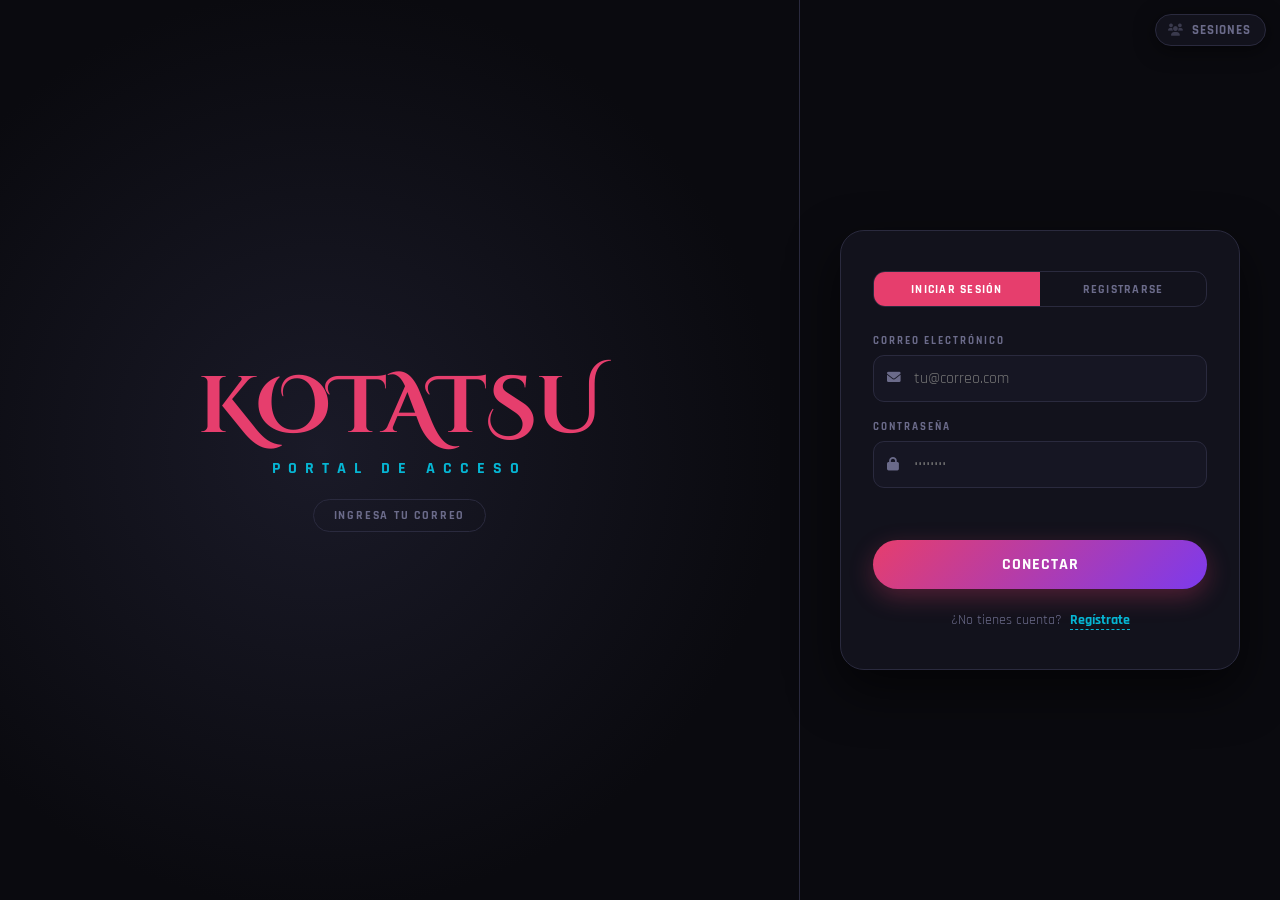
==== commit fdc5926c: "Actualizar edit_autor.html" ====
--- a/edit_autor.html
+++ b/edit_autor.html
@@ -8,27 +8,26 @@
   <link rel="stylesheet" href="https://cdnjs.cloudflare.com/ajax/libs/font-awesome/6.0.0/css/all.min.css">
   <link rel="stylesheet" href="buscador.css">
   <style>
-    /* ── Bloqueo ── */
     #authGuard{position:fixed;inset:0;background:var(--bg);display:flex;align-items:center;justify-content:center;z-index:9999;flex-direction:column;gap:12px;}
     #authGuard p{color:var(--text-muted);font-family:'Rajdhani';font-size:0.9rem;letter-spacing:0.1em;}
 
-    /* ── Sticky nav ── */
     .sticky-nav{
       position:sticky;top:0;z-index:200;
       background:rgba(10,10,15,0.96);backdrop-filter:blur(14px);-webkit-backdrop-filter:blur(14px);
-      border-bottom:1px solid var(--border);
-      padding:10px 16px;
+      border-bottom:1px solid var(--border);padding:10px 16px;
       display:flex;align-items:center;justify-content:space-between;gap:10px;
-      /* compensar el padding del wrapper */
       margin:0 -16px 24px;
     }
     .sticky-left{display:flex;align-items:center;gap:10px;}
     .sticky-right{display:flex;align-items:center;gap:8px;}
 
-    .nav-btn{display:inline-block;text-decoration:none;background:transparent;padding:7px 14px;border-radius:5px;color:#fff;font-family:'Rajdhani';font-size:0.78rem;font-weight:600;letter-spacing:0.1em;border:1px solid var(--accent);cursor:pointer;transition:all 0.3s;white-space:nowrap;}
+    .nav-btn{display:inline-flex;align-items:center;gap:6px;text-decoration:none;background:transparent;
+      padding:7px 14px;border-radius:5px;color:#fff;font-family:'Rajdhani';font-size:0.78rem;
+      font-weight:600;letter-spacing:0.1em;border:1px solid var(--accent);cursor:pointer;
+      transition:all 0.3s;white-space:nowrap;}
     .nav-btn:hover{background:var(--accent);box-shadow:0 0 15px var(--accent);}
 
-    /* Chip de sesión */
+    /* Chip nav */
     .session-chip{display:flex;align-items:center;gap:7px;background:var(--surface);border:1px solid var(--border);border-radius:50px;padding:5px 12px 5px 5px;cursor:default;}
     .session-chip img{width:26px;height:26px;border-radius:50%;object-fit:cover;border:2px solid var(--accent);flex-shrink:0;}
     .session-chip-ph{width:26px;height:26px;border-radius:50%;background:var(--surface2);border:2px solid var(--border);display:flex;align-items:center;justify-content:center;font-size:0.75rem;flex-shrink:0;}
@@ -38,7 +37,7 @@
     .role-admin{color:var(--accent3);background:rgba(6,182,212,0.08);border:1px solid var(--accent3);}
     .role-mod  {color:#f59e0b;background:rgba(245,158,11,0.08);border:1px solid #f59e0b;}
 
-    /* ── Hero autor ── */
+    /* Hero */
     .author-hero{display:flex;align-items:center;gap:22px;background:var(--surface);border:1px solid rgba(230,62,109,0.25);border-radius:18px;padding:22px;margin-bottom:22px;flex-wrap:wrap;box-shadow:0 6px 24px rgba(0,0,0,0.3);}
     .author-avatar{width:88px;height:88px;border-radius:50%;object-fit:cover;border:3px solid var(--accent);flex-shrink:0;background:var(--surface2);}
     .author-avatar-ph{width:88px;height:88px;border-radius:50%;flex-shrink:0;background:var(--surface2);border:3px solid var(--border);display:flex;align-items:center;justify-content:center;font-size:2.2rem;}
@@ -46,21 +45,30 @@
     .author-info h1{font-family:'Cinzel Decorative';font-size:clamp(1.1rem,3vw,1.7rem);background:linear-gradient(135deg,#fff,var(--accent) 60%,var(--accent2));-webkit-background-clip:text;-webkit-text-fill-color:transparent;background-clip:text;margin-bottom:5px;}
     .author-info .stats{color:var(--text-muted);font-size:0.82rem;}
     .badge-estado{display:inline-block;font-size:0.6rem;font-weight:700;padding:2px 9px;border-radius:20px;margin-left:7px;text-transform:uppercase;vertical-align:middle;}
-    .badge-activo{color:#4CAF50;background:rgba(76,175,80,0.1);border:1px solid #4CAF50;}
+    .badge-activo    {color:#4CAF50;background:rgba(76,175,80,0.1);border:1px solid #4CAF50;}
     .badge-suspendido{color:var(--accent);background:rgba(230,62,109,0.1);border:1px solid var(--accent);}
 
-    /* ── Tabs ── */
+    /* Tabs */
     .page-tabs{display:flex;border:1px solid var(--border);border-radius:12px;overflow:hidden;margin-bottom:22px;}
     .page-tab{flex:1;padding:10px 8px;background:transparent;border:none;color:var(--text-muted);font-family:'Rajdhani';font-size:0.72rem;font-weight:700;letter-spacing:0.08em;text-transform:uppercase;cursor:pointer;transition:0.2s;}
     .page-tab.active{background:rgba(230,62,109,0.1);color:var(--accent);border-bottom:2px solid var(--accent);}
-
-    /* ── Cards horizontales de obras ── */
+    .page-tab:hover:not(.active){color:var(--text);background:rgba(255,255,255,0.03);}
+
+    /* ── Aviso solo-lectura ── */
+    .readonly-notice{
+      display:flex;align-items:flex-start;gap:10px;
+      border-radius:12px;padding:13px 16px;margin-bottom:20px;
+      font-size:0.8rem;line-height:1.55;
+    }
+    .readonly-notice i{font-size:1rem;flex-shrink:0;margin-top:1px;}
+
+    /* Obras */
     .item-card{background:var(--surface);border:1px solid var(--border);border-radius:12px;padding:10px 12px;display:flex;align-items:center;gap:11px;margin-bottom:8px;cursor:pointer;transition:border-color 0.2s,box-shadow 0.2s;}
     .item-card:hover{border-color:rgba(230,62,109,0.45);box-shadow:0 4px 18px rgba(230,62,109,0.12);}
     .item-cover{width:42px;height:60px;border-radius:6px;flex-shrink:0;background:var(--surface2);border:1px solid var(--border);display:flex;align-items:center;justify-content:center;font-size:1rem;overflow:hidden;}
     .item-cover img{width:100%;height:100%;object-fit:cover;border-radius:5px;}
     .item-info{flex:1;min-width:0;}
-    .item-info h4{margin:0 0 3px;color:#fff;font-size:0.88rem;white-space:nowrap;overflow:hidden;text-overflow:ellipsis;}
+    .item-info h4{margin:0 0 3px;color:#fff;font-size:0.88rem;word-break:break-word;line-height:1.35;}
     .item-info small{color:var(--text-muted);font-size:0.68rem;}
     .badge-ap{display:inline-block;font-size:0.56rem;font-weight:700;padding:2px 6px;border-radius:8px;margin-left:5px;text-transform:uppercase;vertical-align:middle;}
     .ap-aprobado  {color:#4CAF50;background:rgba(76,175,80,0.1);border:1px solid #4CAF50;}
@@ -69,7 +77,7 @@
     .ap-revision  {color:var(--accent3);background:rgba(6,182,212,0.1);border:1px solid var(--accent3);}
     .item-arrow{color:var(--text-muted);font-size:0.8rem;flex-shrink:0;}
 
-    /* ── Panel lateral capítulos ── */
+    /* Panel lateral caps */
     .caps-overlay{position:fixed;inset:0;background:rgba(0,0,0,0.55);z-index:499;display:none;}
     .caps-overlay.open{display:block;}
     .caps-side{position:fixed;top:0;right:-100%;width:min(380px,100%);height:100%;background:#0e0e18;border-left:1px solid var(--border);z-index:500;display:flex;flex-direction:column;transition:right 0.35s cubic-bezier(0.4,0,0.2,1);box-shadow:-10px 0 40px rgba(0,0,0,0.5);}
@@ -88,7 +96,7 @@
     .cap-name-text{font-size:0.83rem;color:#fff;font-weight:600;flex:1;min-width:0;white-space:nowrap;overflow:hidden;text-overflow:ellipsis;}
     .caps-side-empty{text-align:center;padding:40px 20px;color:var(--text-muted);}
 
-    /* ── Edición ── */
+    /* Edición */
     .section-card{background:var(--surface);border:1px solid var(--border);border-radius:16px;padding:20px;margin-bottom:16px;}
     .section-card h3{font-family:'Cinzel Decorative';color:var(--accent);font-size:0.8rem;margin:0 0 14px;display:flex;align-items:center;gap:7px;}
     .field{margin-bottom:11px;}
@@ -99,9 +107,9 @@
     .field select option{background:#1a1a28;}
     .frow{display:flex;gap:8px;flex-wrap:wrap;}
     .frow .field{flex:1;min-width:130px;}
-    .btn-save{background:linear-gradient(135deg,var(--accent),#7c3aed);color:#fff;border:none;padding:10px 18px;border-radius:9px;font-family:'Rajdhani';font-weight:700;font-size:0.85rem;cursor:pointer;transition:0.2s;white-space:nowrap;}
+    .btn-save{background:linear-gradient(135deg,var(--accent),#7c3aed);color:#fff;border:none;padding:10px 18px;border-radius:9px;font-family:'Rajdhani';font-weight:700;font-size:0.85rem;cursor:pointer;transition:0.2s;white-space:nowrap;display:inline-flex;align-items:center;gap:6px;}
     .btn-save:hover{filter:brightness(1.1);}
-    .btn-danger{background:transparent;color:#ff4444;border:1px solid #ff4444;padding:9px 16px;border-radius:9px;font-family:'Rajdhani';font-weight:700;font-size:0.83rem;cursor:pointer;transition:0.2s;white-space:nowrap;}
+    .btn-danger{background:transparent;color:#ff4444;border:1px solid #ff4444;padding:9px 16px;border-radius:9px;font-family:'Rajdhani';font-weight:700;font-size:0.83rem;cursor:pointer;transition:0.2s;white-space:nowrap;display:inline-flex;align-items:center;gap:6px;}
     .btn-danger:hover{background:#ff4444;color:#fff;}
     .feedback{font-size:0.78rem;margin-top:7px;min-height:1em;}
     .feedback.ok{color:#4CAF50;}
@@ -130,7 +138,6 @@
   <div class="bg-grid"></div>
   <div class="bg-glow"></div>
 
-  <!-- Bloqueo hasta verificar sesión -->
   <div id="authGuard">
     <i class="fas fa-spinner fa-spin" style="font-size:1.8rem;color:var(--accent);"></i>
     <p>Verificando sesión...</p>
@@ -139,13 +146,13 @@
   <div id="pageContent" style="display:none;">
     <div class="wrapper">
 
-      <!-- ══ STICKY NAV ══ -->
       <div class="sticky-nav">
         <div class="sticky-left">
-          <a id="btnVolver" href="#" class="nav-btn">Panel</a>
+          <a id="btnVolver" href="#" class="nav-btn">
+            <i class="fas fa-arrow-left" style="font-size:.7rem"></i>Panel
+          </a>
         </div>
         <div class="sticky-right">
-          <!-- Chip de sesión con foto -->
           <div class="session-chip">
             <div id="chipAvatarWrap" class="session-chip-ph">👤</div>
             <span id="chipNombre">Staff</span>
@@ -154,36 +161,39 @@
         </div>
       </div>
 
-      <!-- Hero -->
       <div class="author-hero">
         <div id="avatarWrap" class="author-avatar-ph">👤</div>
         <div class="author-info">
           <p class="role-lbl">Autor</p>
           <h1 id="authorName">Cargando...</h1>
-          <p class="stats" id="authorStats"></p>
+          <p class="stats"  id="authorStats"></p>
           <p style="font-size:0.7rem;color:var(--text-muted);margin-top:3px;" id="authorEmail"></p>
         </div>
       </div>
 
-      <!-- Tabs -->
+      <!--
+        TAB "Editar" existe en el DOM pero se oculta para admin y mod.
+        Owner ve las dos pestañas.
+      -->
       <div class="page-tabs">
         <button class="page-tab active" id="tabObras"  onclick="switchTab('obras')">
           <i class="fas fa-book"></i> Obras
         </button>
-        <button class="page-tab"        id="tabEditar" onclick="switchTab('editar')">
+        <button class="page-tab" id="tabEditar" onclick="switchTab('editar')">
           <i class="fas fa-pen"></i> Editar
         </button>
       </div>
 
-      <!-- ══ TAB: OBRAS ══ -->
+      <!-- ══ OBRAS ══ -->
       <div id="panelObras">
+        <!-- Aviso solo-lectura: visible para admin/mod, oculto para owner -->
+        <div class="readonly-notice" id="readonlyNotice" style="display:none;"></div>
         <div id="obrasList"></div>
       </div>
 
-      <!-- ══ TAB: EDITAR ══ -->
+      <!-- ══ EDITAR (solo owner) ══ -->
       <div id="panelEditar" style="display:none;">
 
-        <!-- Foto -->
         <div class="section-card">
           <h3><i class="fas fa-camera"></i> Foto del Autor</h3>
           <div class="field">
@@ -194,7 +204,6 @@
           <p class="feedback" id="fbFoto"></p>
         </div>
 
-        <!-- Estado (solo owner y admin) -->
         <div class="section-card" id="seccionEstado">
           <h3><i class="fas fa-user-shield"></i> Estado del Autor</h3>
           <div class="field">
@@ -212,7 +221,6 @@
           <p class="feedback" id="fbEstado"></p>
         </div>
 
-        <!-- Editar obras -->
         <div class="section-card">
           <h3><i class="fas fa-pencil"></i> Editar Obras</h3>
           <div class="obra-select-wrap">
@@ -265,7 +273,6 @@
     </div><!-- /wrapper -->
   </div><!-- /pageContent -->
 
-  <!-- Panel lateral de capítulos -->
   <div class="caps-overlay" id="capsOverlay" onclick="cerrarCaps()"></div>
   <div class="caps-side" id="capsSide">
     <div class="caps-side-header">
@@ -284,12 +291,12 @@
 
     const SCRIPT_URL = "https://script.google.com/macros/s/AKfycbxlwm_htimcLqGW7p5HQvdgqwY1V7tlr3oEt5vl6FMZ8j6TGyB3V8t4Dwd2t8vU9AZA/exec";
 
-    // ── Verificación de rol ──
+    /* ── Verificar sesión ── */
     const staffId     = localStorage.getItem("ktt_id")    || "";
     const staffRol    = localStorage.getItem("ktt_role")  || "";
     const staffNombre = localStorage.getItem("ktt_user")  || "Staff";
     const staffFoto   = localStorage.getItem("ktt_foto")  || "";
-    const rolesOK     = ["owner", "admin", "mod"];
+    const rolesOK     = ["owner","admin","mod"];
 
     if (!staffId || !rolesOK.includes(staffRol)) {
       window.location.replace("registrarse.html");
@@ -298,40 +305,71 @@
       document.getElementById("pageContent").style.display = "block";
     }
 
-    // ── Sticky nav: chip de sesión ──
+    /* ── Nav ── */
     const panelMap = { owner:"panel_owner.html", admin:"panel_admin.html", mod:"panel_mod.html" };
     document.getElementById("btnVolver").href = panelMap[staffRol] || "registrarse.html";
-
     document.getElementById("chipNombre").textContent = staffNombre;
     const chipBadge = document.getElementById("chipRolBadge");
     chipBadge.textContent = staffRol;
     chipBadge.className   = `role-badge role-${staffRol}`;
-
-    // Foto del staff en el chip
     if (staffFoto) {
-      const img     = document.createElement("img");
-      img.src       = staffFoto;
-      img.alt       = staffNombre;
-      img.onerror   = () => {};
+      const img = document.createElement("img");
+      img.src   = staffFoto; img.alt = staffNombre;
       document.getElementById("chipAvatarWrap").replaceWith(img);
     }
 
-    // Mods no pueden suspender/activar
-    if (staffRol === "mod") {
-      document.getElementById("seccionEstado").style.display = "none";
-    }
-
-    // URL params
+    /* ══════════════════════════════════════════════════════
+       LÓGICA DE PERMISOS POR ROL
+       ──────────────────────────────────────────────────────
+       owner  → ve Obras + tab Editar (todo habilitado)
+       admin  → ve SOLO Obras + aviso azul; tab Editar oculta
+       mod    → ve SOLO Obras + aviso ámbar; tab Editar oculta
+    ═══════════════════════════════════════════════════════ */
+    const esOwner     = staffRol === "owner";
+    const esAdmin     = staffRol === "admin";
+    const esMod       = staffRol === "mod";
+    const soloLectura = esAdmin || esMod;
+
+    if (soloLectura) {
+      /* Ocultar tab Editar */
+      document.getElementById("tabEditar").style.display = "none";
+
+      /* Aviso visible con colores según rol */
+      const notice = document.getElementById("readonlyNotice");
+      notice.style.display = "flex";
+
+      if (esAdmin) {
+        notice.style.cssText += ";background:rgba(6,182,212,0.07);border:1px solid rgba(6,182,212,0.28);color:var(--accent3);";
+        notice.innerHTML = `
+          <i class="fas fa-eye" style="color:var(--accent3);margin-top:2px"></i>
+          <div>
+            <strong style="display:block;margin-bottom:2px;font-size:0.8rem">Vista de Administrador</strong>
+            Solo lectura. Puedes revisar las obras de este autor y ver sus capítulos.<br>
+            <span style="opacity:.7;font-size:.72rem">Para editar datos, accede como Owner.</span>
+          </div>`;
+      } else {
+        notice.style.cssText += ";background:rgba(245,158,11,0.07);border:1px solid rgba(245,158,11,0.28);color:#f59e0b;";
+        notice.innerHTML = `
+          <i class="fas fa-eye" style="color:#f59e0b;margin-top:2px"></i>
+          <div>
+            <strong style="display:block;margin-bottom:2px;font-size:0.8rem">Vista de Moderador</strong>
+            Solo lectura. Puedes revisar las obras de este autor y ver sus capítulos.<br>
+            <span style="opacity:.7;font-size:.72rem">Para editar datos, accede como Admin u Owner.</span>
+          </div>`;
+      }
+    }
+
+    /* ── URL params ── */
     const params  = new URLSearchParams(window.location.search);
     const autorId = params.get("id");
     if (!autorId) window.location.replace(panelMap[staffRol] || "registrarse.html");
 
-    // Estado global
     let obrasDatos  = [];
     let autorEstado = "activo";
 
-    // ── Tabs ──
+    /* ── Tabs ── */
     window.switchTab = function(tab) {
+      if (soloLectura) tab = "obras";   // forzar obras para admin/mod
       const esObras = tab === "obras";
       document.getElementById("panelObras").style.display  = esObras ? "block" : "none";
       document.getElementById("panelEditar").style.display = esObras ? "none"  : "block";
@@ -339,7 +377,7 @@
       document.getElementById("tabEditar").classList.toggle("active", !esObras);
     };
 
-    // ── Panel lateral de capítulos ──
+    /* ── Panel lateral de capítulos ── */
     window.abrirCaps = function(idObra) {
       const o = obrasDatos.find(x => String(x.id) === String(idObra));
       if (!o) return;
@@ -348,31 +386,27 @@
       cov.innerHTML = o.cover
         ? `<img src="${o.cover}" alt="${o.titulo}" onerror="this.parentElement.textContent=''">`
         : "";
-
       document.getElementById("capsTitle").textContent = o.titulo;
       document.getElementById("capsMeta").textContent  =
         `${o.capitulos} cap${o.capitulos !== 1 ? "s" : ""} · ${o.autor}`;
 
       const list = document.getElementById("capsSideList");
       const caps = Array.isArray(o.caps) ? o.caps : [];
-
       if (!caps.length) {
         list.innerHTML = `<div class="caps-side-empty">Sin capítulos registrados.</div>`;
       } else {
         list.innerHTML = "";
         caps.forEach((c, idx) => {
-          const a       = document.createElement("a");
-          a.className   = "cap-item";
-          // Abre libro_capitulo.html igual que el flujo público
-          a.href        = `libro_capitulo.html?id=${o.id}&num=${c.numero}&gnum=${idx + 1}&nombre=${encodeURIComponent(c.nombre || "")}`;
-          a.innerHTML   = `
+          const a     = document.createElement("a");
+          a.className = "cap-item";
+          a.href      = `libro_capitulo.html?id=${o.id}&num=${c.numero}&gnum=${idx+1}&nombre=${encodeURIComponent(c.nombre||"")}`;
+          a.innerHTML = `
             <div class="cap-num-badge">${c.numero}</div>
             <div class="cap-name-text">${c.nombre || `Capítulo ${c.numero}`}</div>
             <i class="fas fa-chevron-right" style="color:var(--text-muted);font-size:0.72rem;margin-left:auto;flex-shrink:0;"></i>`;
           list.appendChild(a);
         });
       }
-
       document.getElementById("capsSide").classList.add("open");
       document.getElementById("capsOverlay").classList.add("open");
       document.body.style.overflow = "hidden";
@@ -384,7 +418,7 @@
       document.body.style.overflow = "";
     };
 
-    // ── Info del autor ──
+    /* ── Info del autor ── */
     async function getAutorInfo(id) {
       try {
         const r = await fetch(SCRIPT_URL, {
@@ -395,7 +429,7 @@
       } catch { return {}; }
     }
 
-    // ── Carga principal ──
+    /* ── Carga principal ── */
     async function cargar() {
       const [todos, info] = await Promise.all([loadEscritos(), getAutorInfo(autorId)]);
 
@@ -409,39 +443,34 @@
         `${nombre} <span class="badge-estado ${autorEstado === "suspendido" ? "badge-suspendido" : "badge-activo"}">${autorEstado}</span>`;
       document.getElementById("authorStats").textContent =
         `${obrasDatos.length} obra${obrasDatos.length !== 1 ? "s" : ""} en total`;
-      document.getElementById("authorEmail").textContent =
-        info.email ? `${info.email}` : "";
-
-      // Avatar del autor
+      document.getElementById("authorEmail").textContent = info.email || "";
+
       if (info.foto) {
         const img     = document.createElement("img");
         img.className = "author-avatar";
-        img.src       = info.foto;
-        img.alt       = nombre;
-        img.onerror   = () => {};
+        img.src       = info.foto; img.alt = nombre;
         document.getElementById("avatarWrap").replaceWith(img);
       }
 
-      // Botones estado
-      if (staffRol !== "mod") {
+      /* Cosas solo para owner */
+      if (esOwner) {
         document.getElementById("btnSuspender").style.display = autorEstado === "suspendido" ? "none"        : "inline-flex";
         document.getElementById("btnActivar").style.display   = autorEstado === "suspendido" ? "inline-flex" : "none";
+
+        const sel = document.getElementById("obraSelect");
+        sel.innerHTML = `<option value="">— Selecciona una obra —</option>`;
+        obrasDatos.forEach(o => {
+          const opt = document.createElement("option");
+          opt.value       = o.id;
+          opt.textContent = `#${o.id} — ${o.titulo} [${o.aprobacion||"pendiente"}]`;
+          sel.appendChild(opt);
+        });
       }
 
-      // Selector obras (tab Editar)
-      const sel = document.getElementById("obraSelect");
-      sel.innerHTML = `<option value="">— Selecciona una obra —</option>`;
-      obrasDatos.forEach(o => {
-        const opt = document.createElement("option");
-        opt.value       = o.id;
-        opt.textContent = `#${o.id} — ${o.titulo} [${o.aprobacion||"pendiente"}]`;
-        sel.appendChild(opt);
-      });
-
       renderObras();
     }
 
-    // ── Render lista horizontal de obras ──
+    /* ── Render obras ── */
     function renderObras() {
       const el = document.getElementById("obrasList");
       if (!obrasDatos.length) {
@@ -452,14 +481,11 @@
       obrasDatos.forEach(o => {
         const ap    = (o.aprobacion || "pendiente").toLowerCase();
         const apCls = { aprobado:"ap-aprobado", pendiente:"ap-pendiente", suspension:"ap-suspension", revision:"ap-revision" }[ap] || "ap-pendiente";
-
-        const card = document.createElement("div");
+        const card  = document.createElement("div");
         card.className = "item-card";
-
         const cover = o.cover
           ? `<div class="item-cover"><img src="${o.cover}" alt="${o.titulo}" onerror="this.parentElement.textContent='📖'"></div>`
           : `<div class="item-cover">📖</div>`;
-
         card.innerHTML = `
           ${cover}
           <div class="item-info">
@@ -467,14 +493,19 @@
             <small>${o.capitulos} cap${o.capitulos !== 1 ? "s" : ""} · ${(o.estado||"").toLowerCase()}</small>
           </div>
           <i class="fas fa-chevron-right item-arrow"></i>`;
-
         card.addEventListener("click", () => window.abrirCaps(o.id));
         el.appendChild(card);
       });
     }
 
-    // ── Guardar foto del autor ──
+    /* ════════════════════════════════════════════════════════
+       FUNCIONES DE EDICIÓN — Solo accesibles para owner.
+       Admin y mod no pueden llegar a estos botones porque
+       el tab Editar está oculto y cada función hace guard.
+    ════════════════════════════════════════════════════════ */
+
     window.guardarFoto = async function() {
+      if (!esOwner) return;
       const val = document.getElementById("inputFoto").value.trim();
       const fb  = document.getElementById("fbFoto");
       if (!val) { fb.textContent = "Ingresa un link."; fb.className = "feedback err"; return; }
@@ -487,12 +518,12 @@
         body: JSON.stringify({ action:"cambiarFotoPersona", targetType:"autor", targetId: autorId, foto: url }),
       });
       fb.textContent = "¡Foto actualizada!"; fb.className = "feedback ok";
-      const el = document.querySelector(".author-avatar, #avatarWrap");
+      const el = document.querySelector(".author-avatar");
       if (el) el.src = url;
     };
 
-    // ── Cambiar estado del autor ──
     window.cambiarEstado = async function(accion) {
+      if (!esOwner) return;
       const motivo = document.getElementById("inputMotivo").value.trim();
       const fb     = document.getElementById("fbEstado");
       if (!motivo) { fb.textContent = "El motivo es obligatorio."; fb.className = "feedback err"; return; }
@@ -505,53 +536,48 @@
       fb.className   = "feedback ok";
       document.getElementById("btnSuspender").style.display = susp ? "none"        : "inline-flex";
       document.getElementById("btnActivar").style.display   = susp ? "inline-flex" : "none";
-      const h1 = document.getElementById("authorName");
-      h1.innerHTML = `${obrasDatos[0]?.autor || "Autor"} <span class="badge-estado ${susp?"badge-suspendido":"badge-activo"}">${susp?"suspendido":"activo"}</span>`;
-    };
-
-    // ── Cargar obra en el editor ──
+      document.getElementById("authorName").innerHTML =
+        `${obrasDatos[0]?.autor || "Autor"} <span class="badge-estado ${susp ? "badge-suspendido" : "badge-activo"}">${susp ? "suspendido" : "activo"}</span>`;
+    };
+
     window.cargarObraEditar = function() {
+      if (!esOwner) return;
       const idObra = document.getElementById("obraSelect").value;
       const panel  = document.getElementById("obraEditPanel");
       if (!idObra) { panel.classList.remove("visible"); return; }
       const o = obrasDatos.find(x => String(x.id) === String(idObra));
       if (!o) return;
-
       document.getElementById("oeTitulo").value     = o.titulo    || "";
       document.getElementById("oeCover").value      = o.raw_cover || "";
       document.getElementById("oeSinopsis").value   = o.sinopsis  || "";
       document.getElementById("oeAprobacion").value = o.aprobacion|| "pendiente";
       document.getElementById("oeEstado").value     = (o.estado   || "en emisión").toLowerCase();
-
       const list = document.getElementById("capsEditList");
       list.innerHTML = "";
       (Array.isArray(o.caps) ? o.caps : []).forEach(c => {
-        const row       = document.createElement("div");
-        row.className   = "cap-row";
-        row.dataset.num = c.numero;
-        row.innerHTML   = `
+        const row     = document.createElement("div");
+        row.className = "cap-row"; row.dataset.num = c.numero;
+        row.innerHTML = `
           <span class="cap-lbl">#${c.numero}</span>
           <input class="cap-name" placeholder="Nombre" value="${(c.nombre||"").replace(/"/g,"&quot;")}">
           <input class="cap-link" placeholder="Link Doc" value="${(c.rawLink||"").replace(/"/g,"&quot;")}">
           <button class="btn-del-cap" onclick="this.closest('.cap-row').remove()">✕</button>`;
         list.appendChild(row);
       });
-
       document.getElementById("fbObra").textContent = "";
       panel.classList.add("visible");
     };
 
-    // ── Agregar fila capítulo ──
     window.agregarCap = function() {
+      if (!esOwner) return;
       const list = document.getElementById("capsEditList");
       const nums = Array.from(list.querySelectorAll(".cap-row"))
         .map(r => parseInt(r.dataset.num||0, 10)).filter(Boolean);
       const next = nums.length ? Math.max(...nums) + 1 : 1;
       if (next > MAX_CAPS) { alert(`Límite de ${MAX_CAPS} capítulos.`); return; }
-      const row       = document.createElement("div");
-      row.className   = "cap-row";
-      row.dataset.num = next;
-      row.innerHTML   = `
+      const row     = document.createElement("div");
+      row.className = "cap-row"; row.dataset.num = next;
+      row.innerHTML = `
         <span class="cap-lbl">#${next}</span>
         <input class="cap-name" placeholder="Nombre">
         <input class="cap-link" placeholder="Link Doc">
@@ -559,8 +585,8 @@
       list.appendChild(row);
     };
 
-    // ── Guardar obra ──
     window.guardarObra = async function() {
+      if (!esOwner) return;
       const idObra = document.getElementById("obraSelect").value;
       const fb     = document.getElementById("fbObra");
       if (!idObra) return;
@@ -570,7 +596,6 @@
       const aprobacion = document.getElementById("oeAprobacion").value;
       const estado     = document.getElementById("oeEstado").value;
       if (!titulo) { fb.textContent = "El título no puede estar vacío."; fb.className = "feedback err"; return; }
-
       const capsPayload = {};
       document.querySelectorAll("#capsEditList .cap-row").forEach(row => {
         const num  = parseInt(row.dataset.num, 10);
@@ -578,20 +603,16 @@
         const link = row.querySelector(".cap-link")?.value.trim() || "";
         if (num && (name || link)) capsPayload[`cap${num}`] = `${name}|${link}`;
       });
-
       fb.textContent = "Guardando..."; fb.className = "feedback";
       await fetch(SCRIPT_URL, { method:"POST", mode:"no-cors",
-        body: JSON.stringify({
-          action:"editarObraOwner", idOwner: staffId,
-          idObra, titulo, cover, sinopsis, aprobacion, estado, ...capsPayload,
-        }),
+        body: JSON.stringify({ action:"editarObraOwner", idOwner: staffId, idObra, titulo, cover, sinopsis, aprobacion, estado, ...capsPayload }),
       });
       fb.textContent = "¡Guardado correctamente!"; fb.className = "feedback ok";
       clearCache();
     };
 
-    // ── Eliminar obra ──
     window.eliminarObra = async function() {
+      if (!esOwner) return;
       const idObra = document.getElementById("obraSelect").value;
       if (!idObra) return;
       const titulo = obrasDatos.find(x => String(x.id) === String(idObra))?.titulo || idObra;
@@ -612,4 +633,4 @@
     cargar();
   </script>
 </body>
-</html>+</html>
